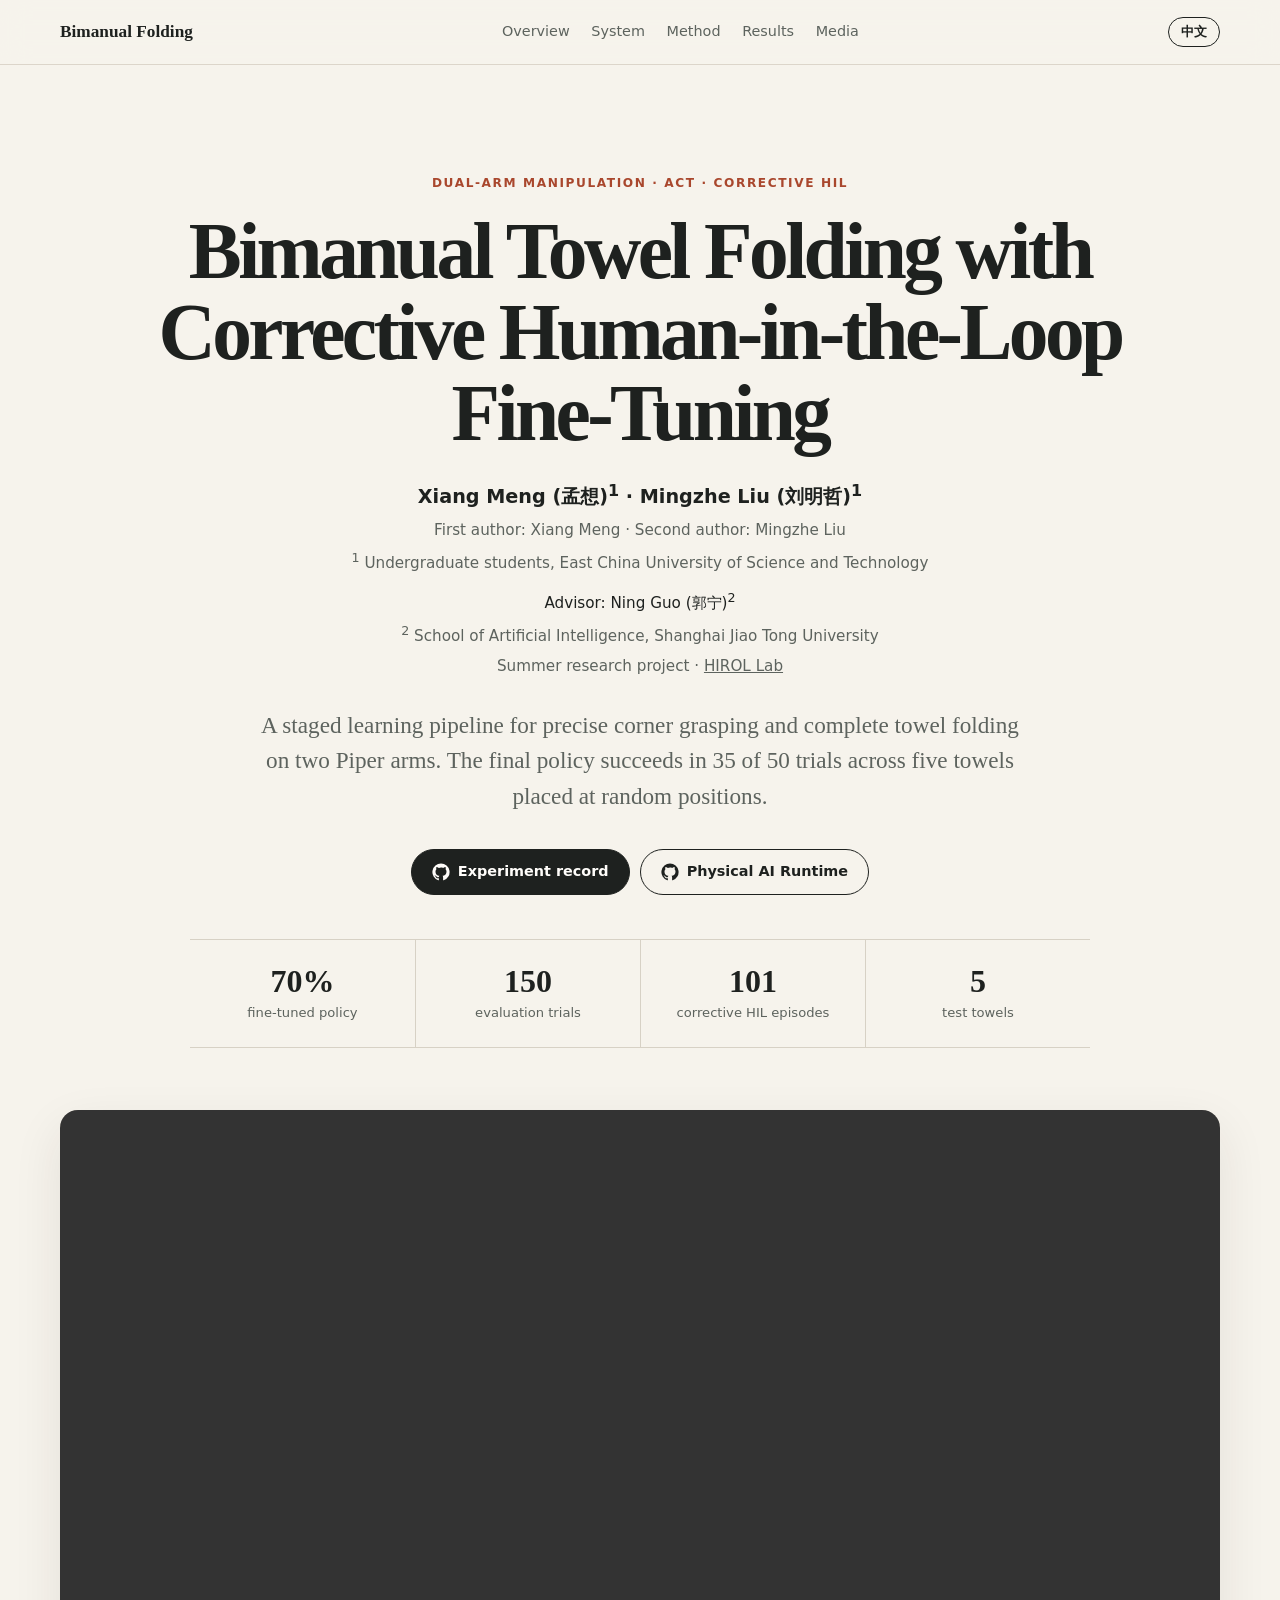
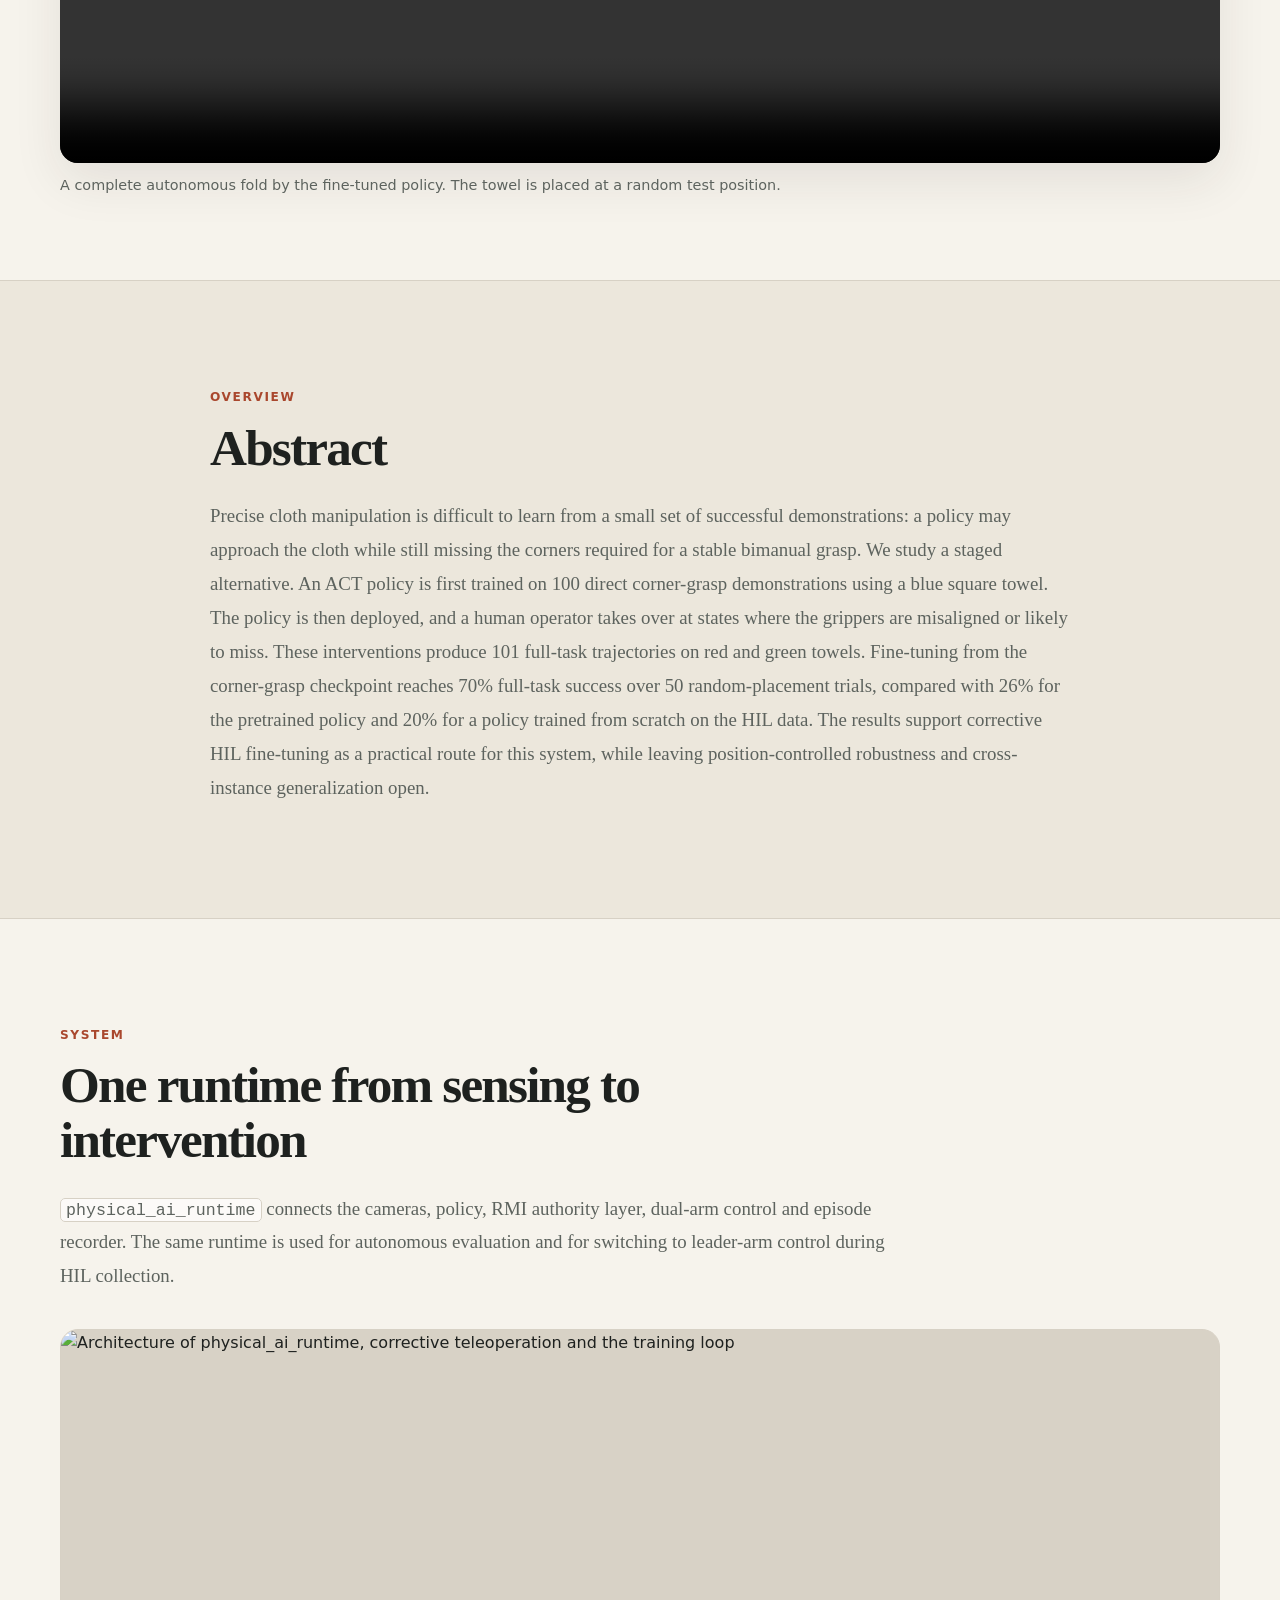
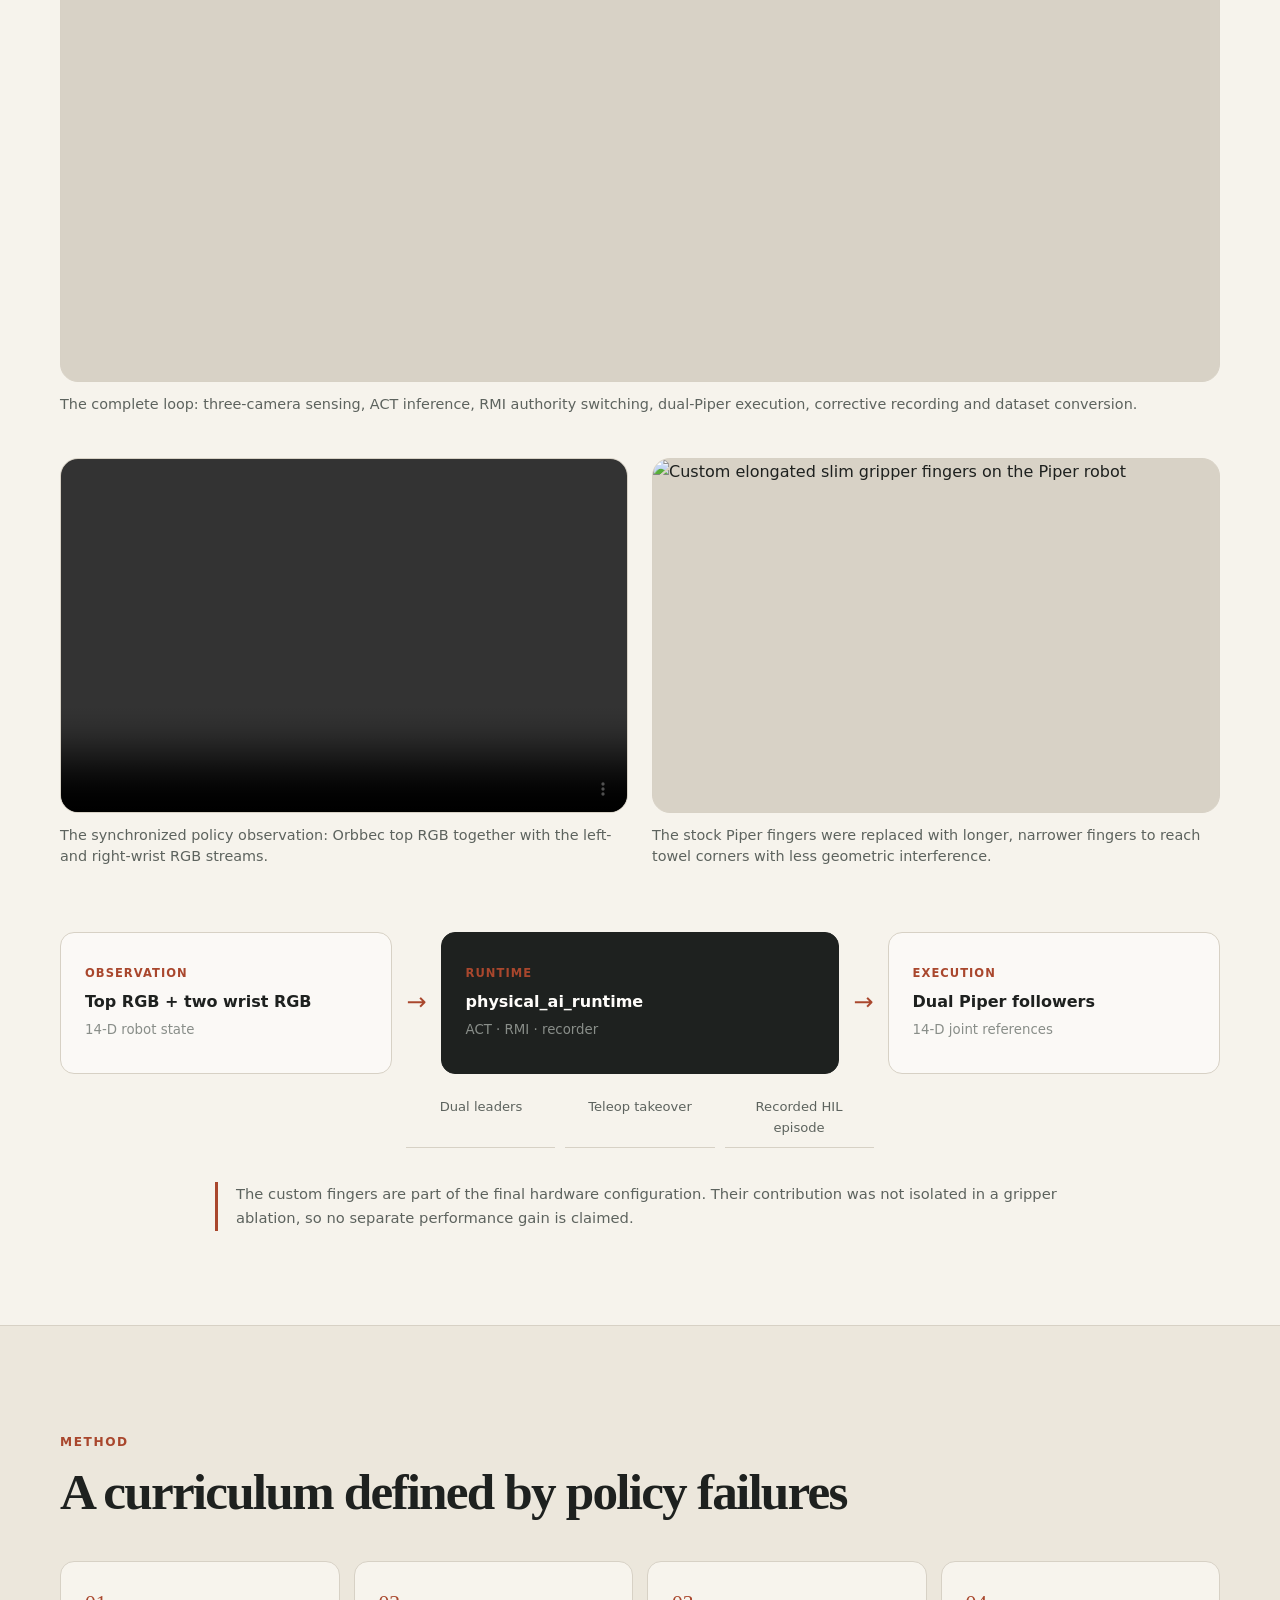
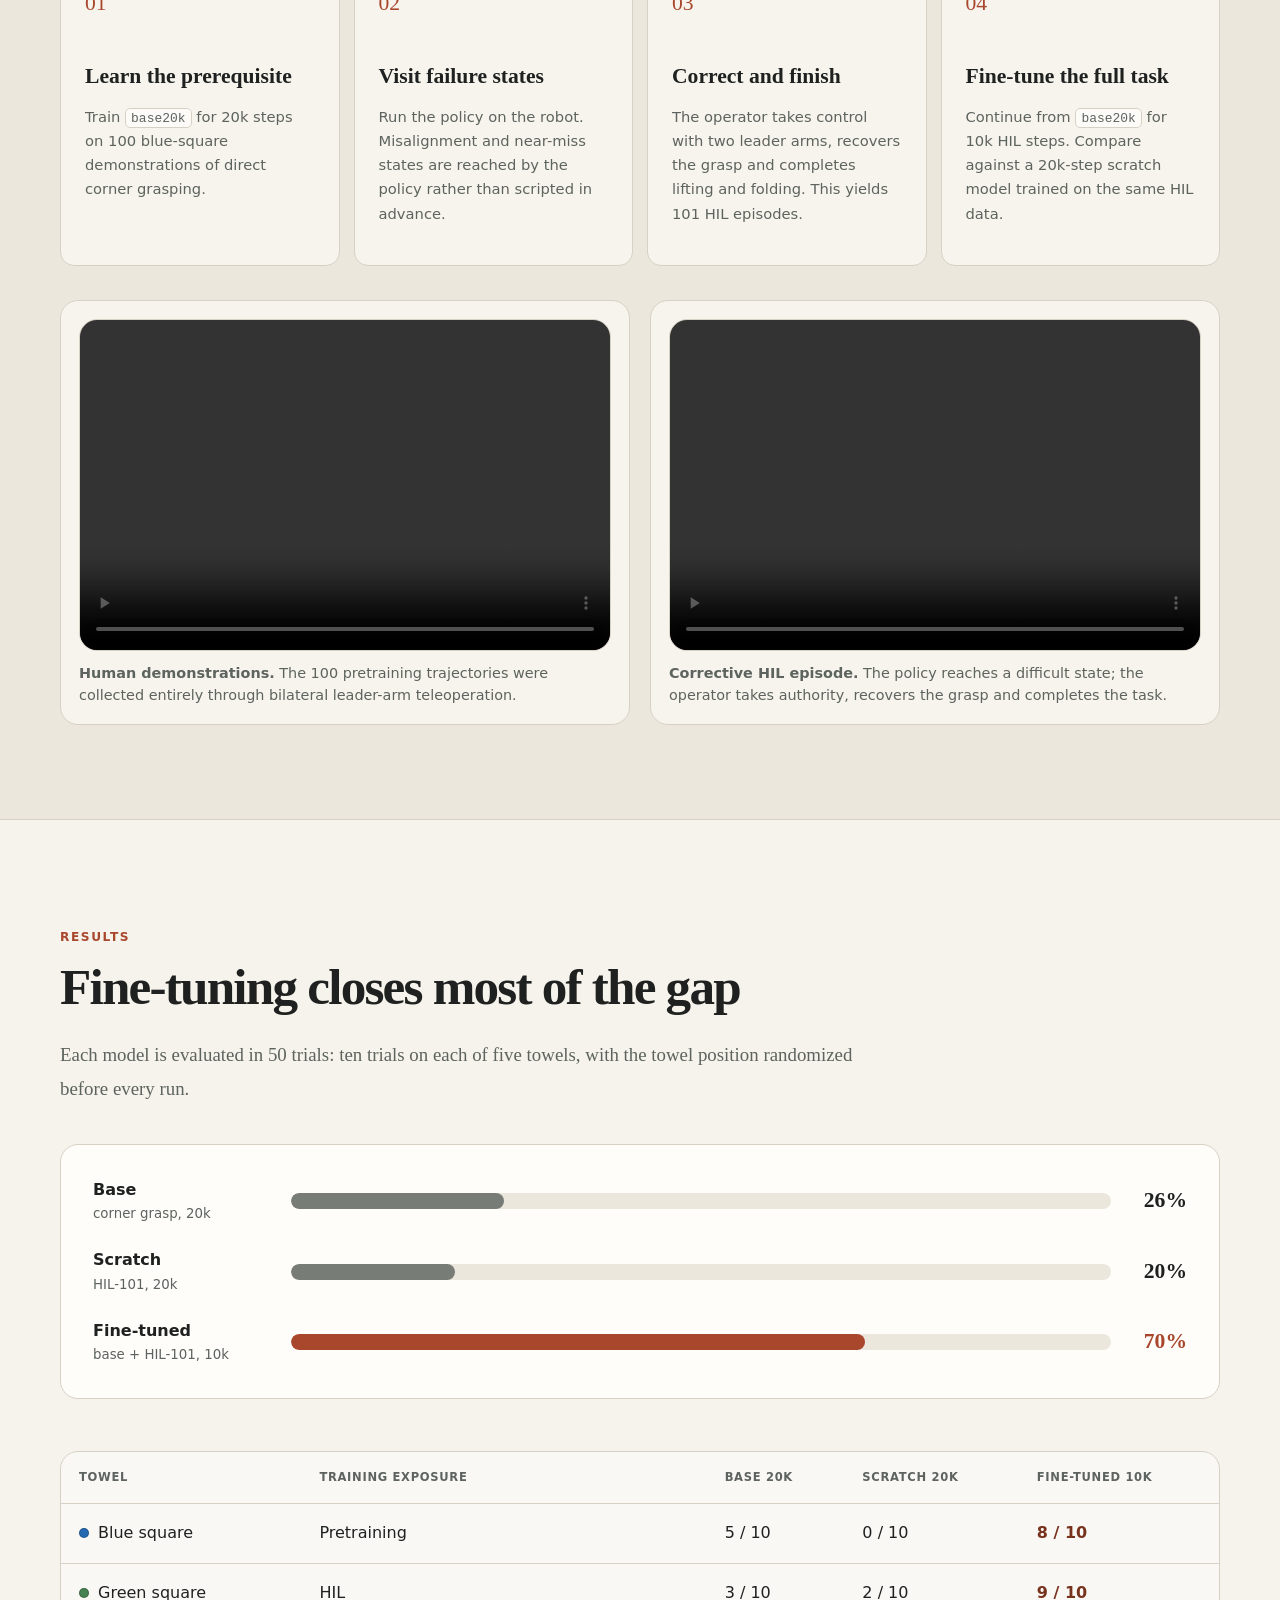
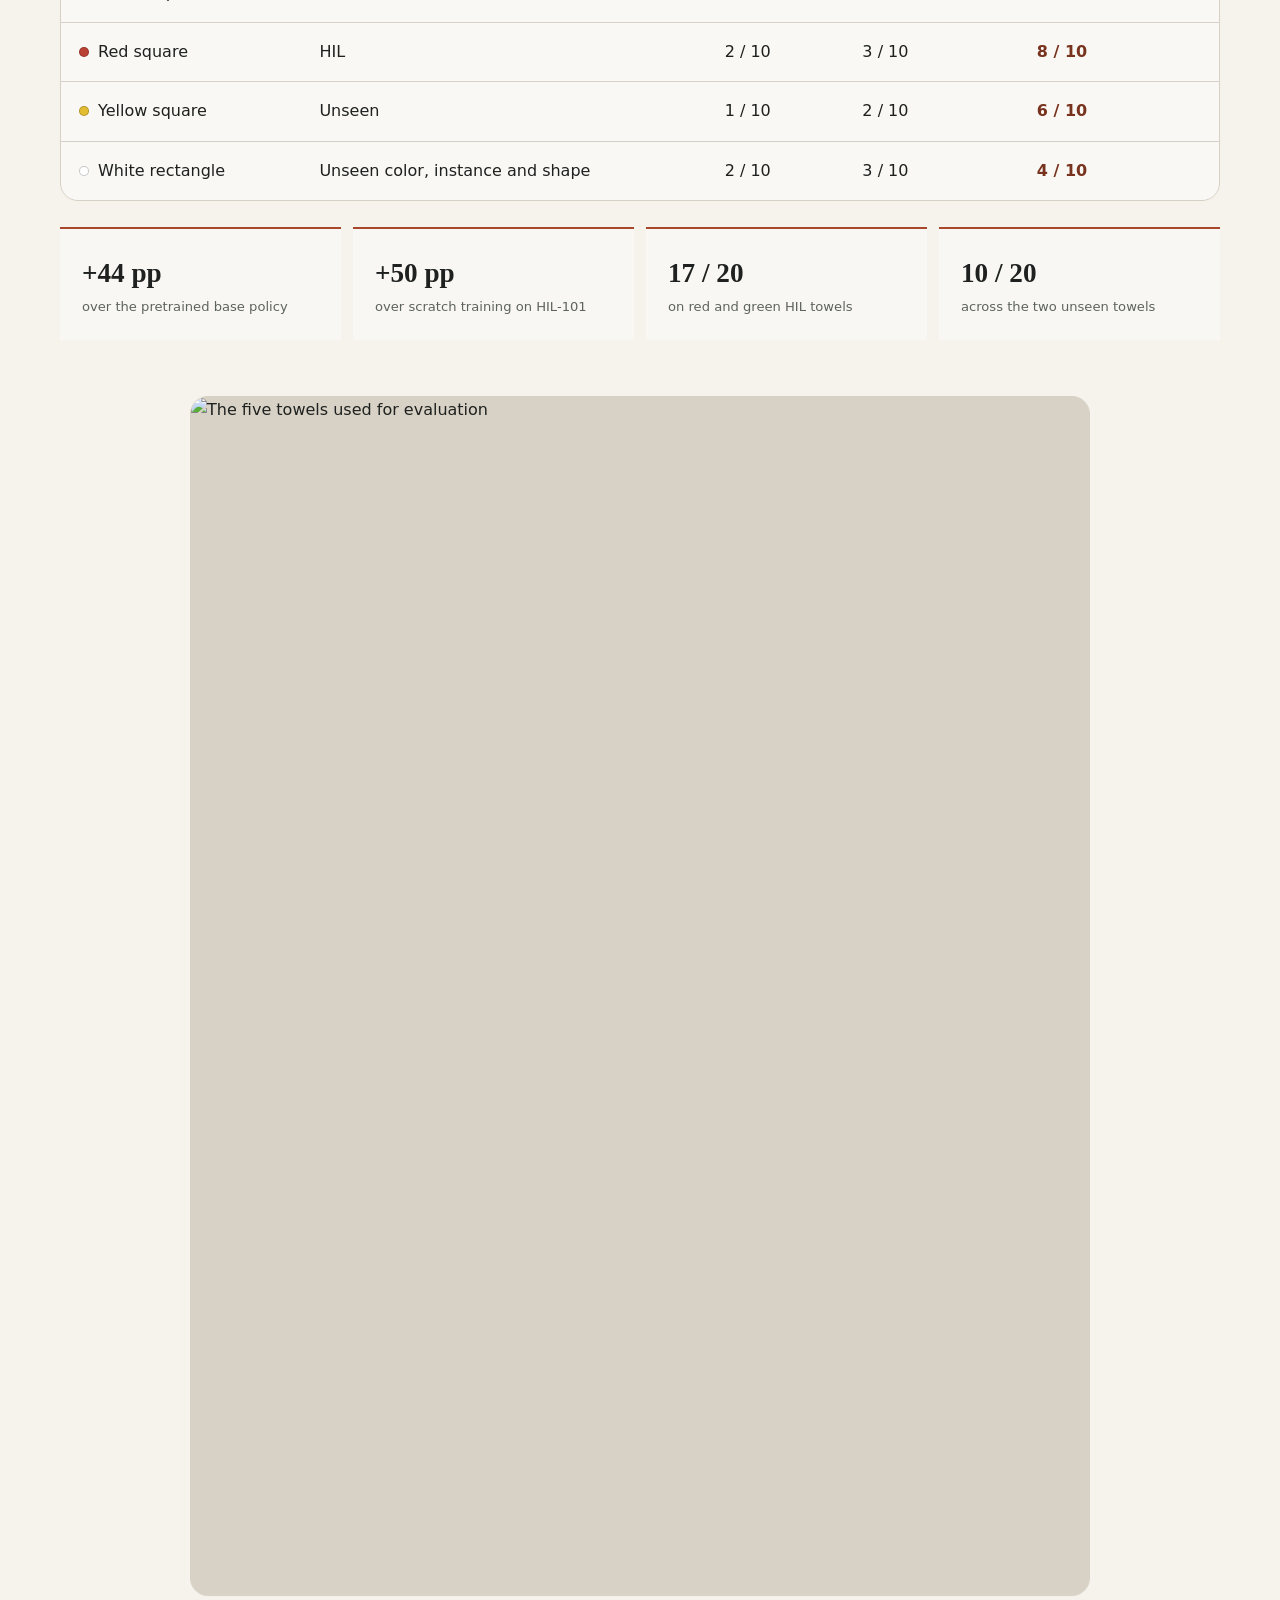
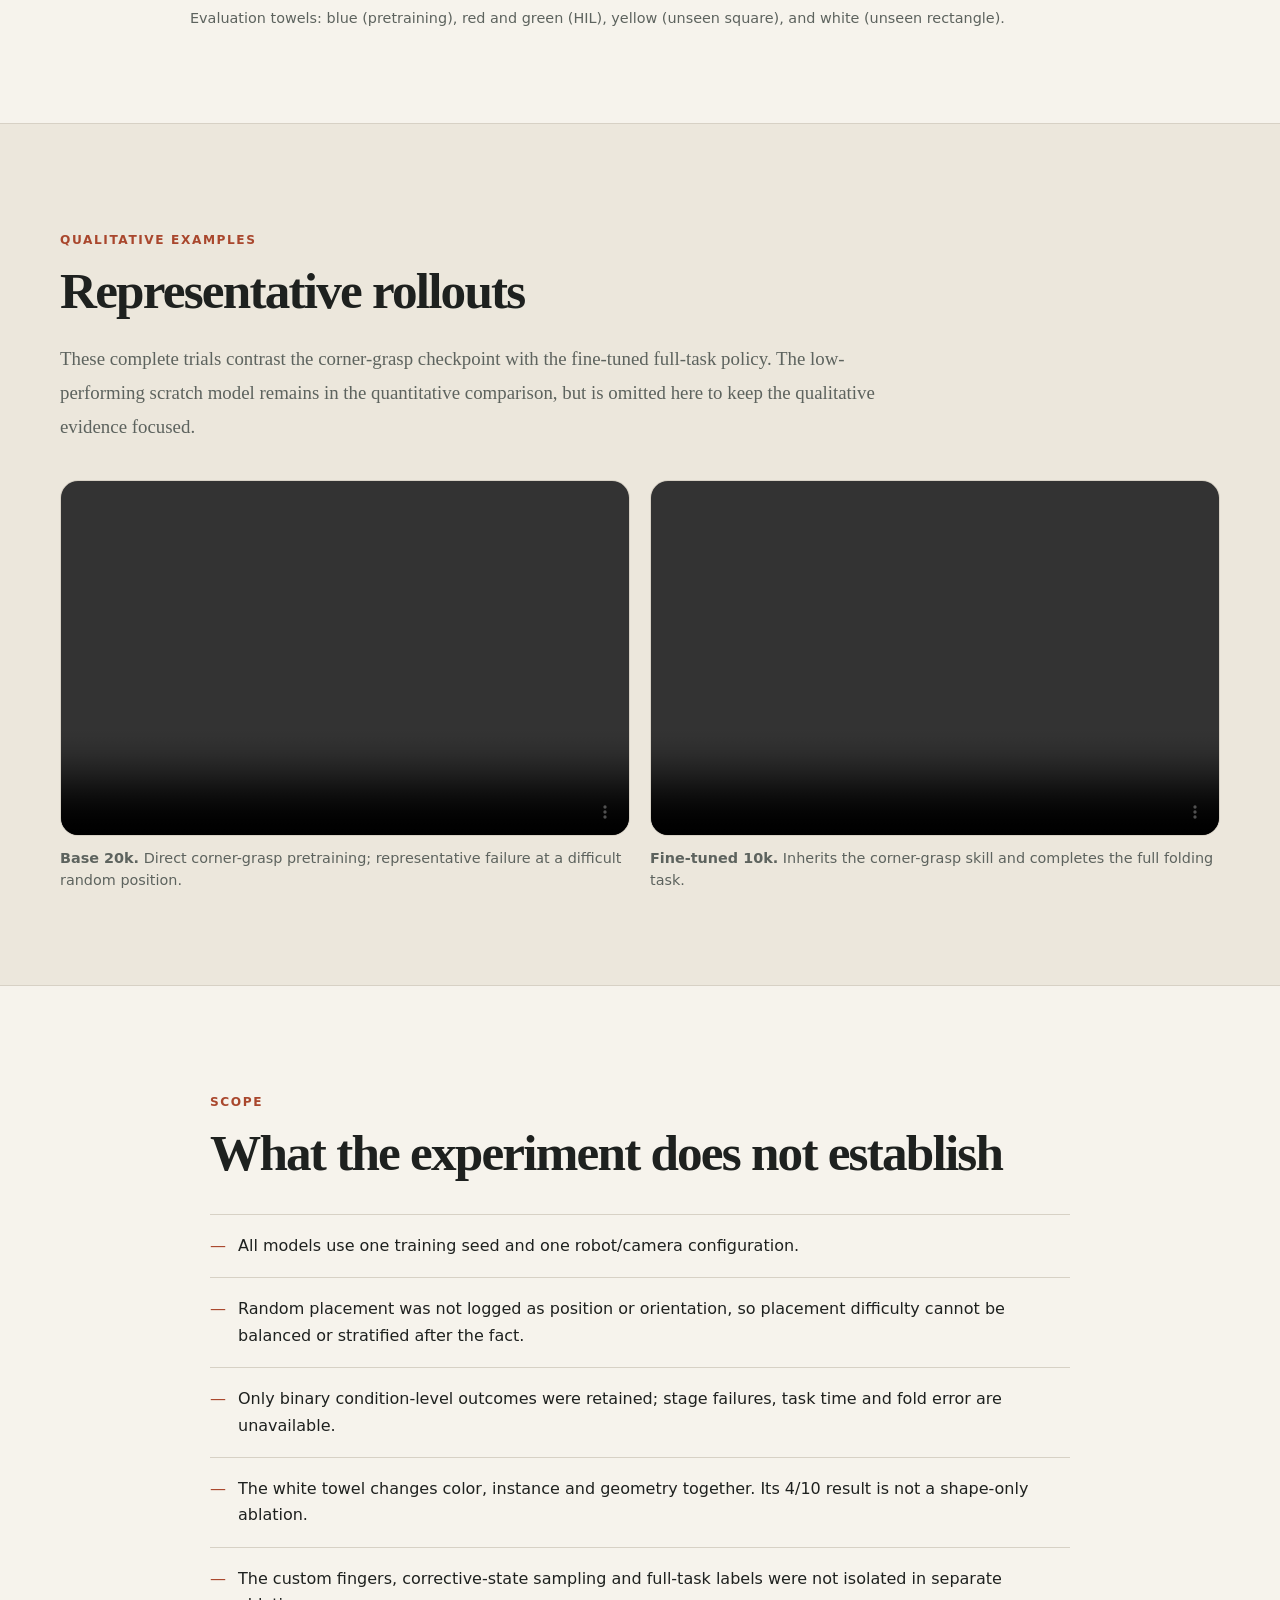
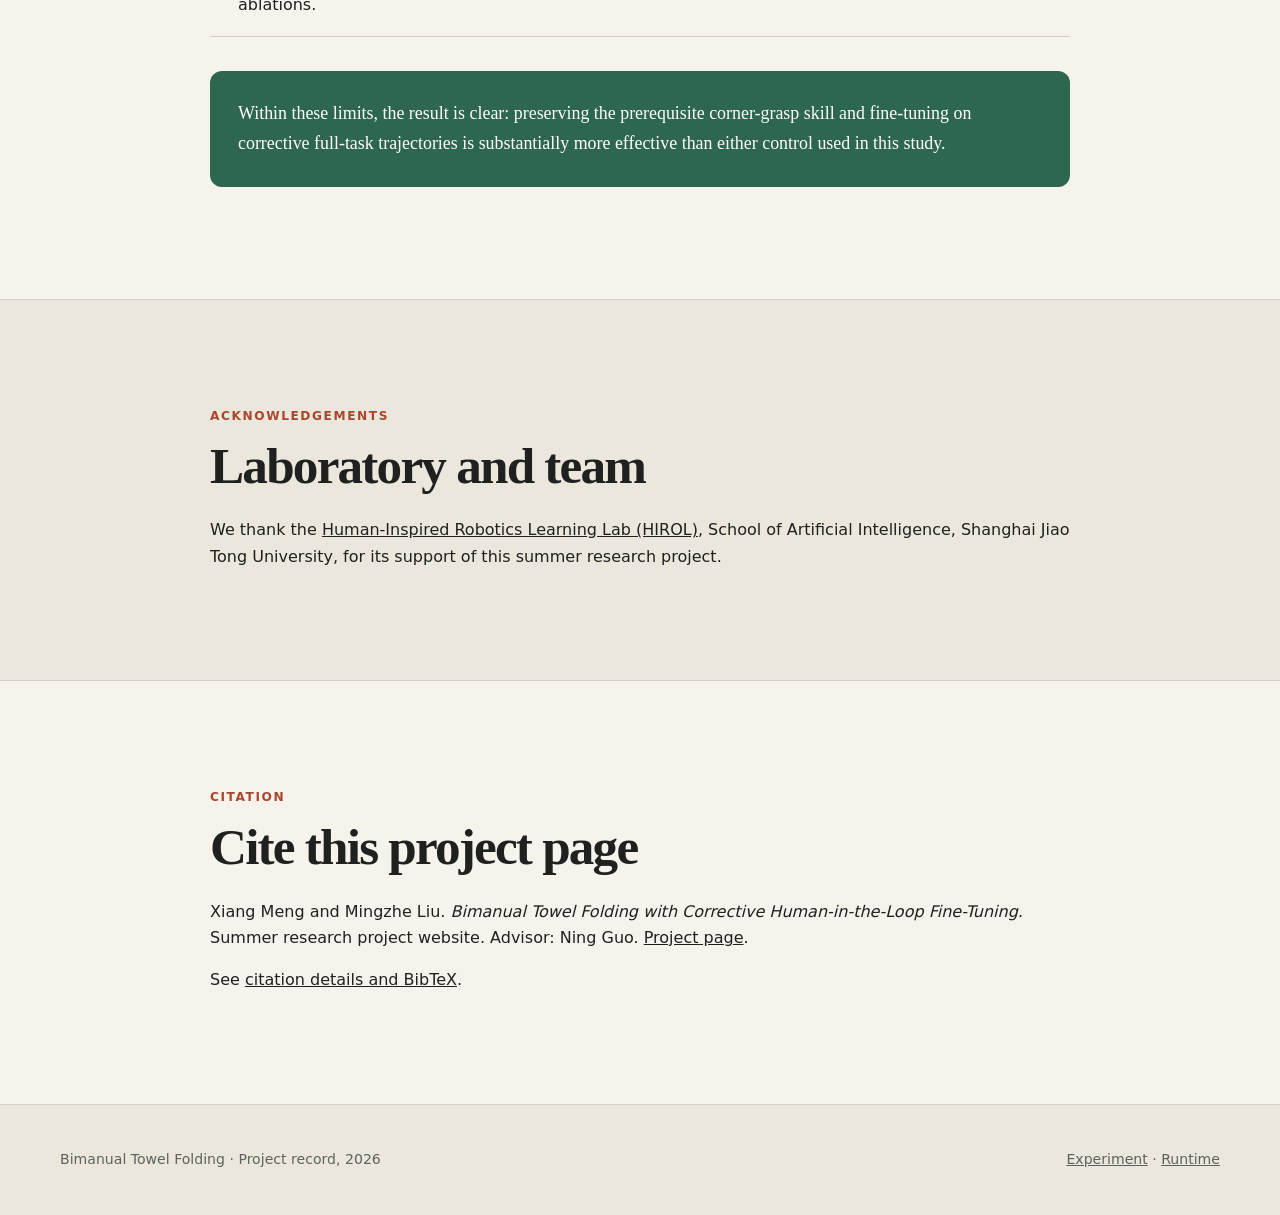
==== index.html @ 3b49bb23 "docs: add project authors, affiliations, acknowledgements and citation" ====
<!doctype html>
<html lang="en">
<head>
  <meta charset="utf-8">
  <meta name="viewport" content="width=device-width, initial-scale=1">
  <title>Bimanual Towel Folding with Corrective HIL Fine-Tuning</title>
  <meta name="description" content="A dual-Piper towel-folding system that combines ACT corner-grasp pretraining with corrective human-in-the-loop fine-tuning.">
  <meta name="keywords" content="bimanual manipulation, towel folding, ACT, imitation learning, human-in-the-loop, robotics">
  <meta name="author" content="Xiang Meng, Mingzhe Liu">
  <meta name="theme-color" content="#f5f2eb">
  <meta property="og:type" content="website">
  <meta property="og:title" content="Bimanual Towel Folding with Corrective HIL Fine-Tuning">
  <meta property="og:description" content="From corner-grasp pretraining to corrective HIL fine-tuning on a dual-Piper robot system.">
  <meta property="og:url" content="https://dream25851.github.io/Bimanual_Folding/">
  <meta property="og:image" content="https://dream25851.github.io/Bimanual_Folding/static/images/runtime_architecture.png">
  <meta name="twitter:card" content="summary_large_image">
  <link rel="stylesheet" href="static/css/index.css">
  <script defer src="static/js/index.js"></script>
</head>
<body>
  <header class="site-header">
    <nav class="nav-shell" aria-label="Main navigation">
      <a class="wordmark" href="#top">Bimanual Folding</a>
      <div class="nav-links">
        <a href="#overview">Overview</a>
        <a href="#system">System</a>
        <a href="#method">Method</a>
        <a href="#results">Results</a>
        <a href="#media">Media</a>
      </div>
      <a class="language-switch" href="zh.html" lang="zh-CN" aria-label="切换到中文版">中文</a>
    </nav>
  </header>

  <main id="top">
    <section class="hero section-shell">
      <div class="eyebrow">Dual-arm manipulation · ACT · Corrective HIL</div>
      <h1>Bimanual Towel Folding with Corrective Human-in-the-Loop Fine-Tuning</h1>
      <div class="project-credits" aria-label="Authors and affiliations">
        <p class="project-authors">Xiang Meng (孟想)<sup>1</sup> · Mingzhe Liu (刘明哲)<sup>1</sup></p>
        <p>First author: Xiang Meng · Second author: Mingzhe Liu</p>
        <p><sup>1</sup> Undergraduate students, East China University of Science and Technology</p>
        <p class="project-advisor">Advisor: Ning Guo (郭宁)<sup>2</sup></p>
        <p><sup>2</sup> School of Artificial Intelligence, Shanghai Jiao Tong University</p>
        <p>Summer research project · <a href="https://hirol.sjtu.edu.cn/">HIROL Lab</a></p>
      </div>
      <p class="hero-lede">
        A staged learning pipeline for precise corner grasping and complete towel folding on two Piper arms.
        The final policy succeeds in 35 of 50 trials across five towels placed at random positions.
      </p>
      <div class="hero-actions">
        <a class="button primary" href="https://github.com/dream25851/ACT" target="_blank" rel="noreferrer"><svg class="github-icon" viewBox="0 0 24 24" aria-hidden="true"><path d="M12 .7a11.5 11.5 0 0 0-3.64 22.4c.58.1.79-.25.79-.56v-2.22c-3.22.7-3.9-1.37-3.9-1.37-.53-1.34-1.29-1.7-1.29-1.7-1.05-.72.08-.71.08-.71 1.17.08 1.78 1.2 1.78 1.2 1.04 1.78 2.72 1.27 3.38.97.1-.75.4-1.27.74-1.56-2.57-.29-5.27-1.28-5.27-5.68 0-1.26.45-2.28 1.19-3.09-.12-.29-.52-1.46.11-3.05 0 0 .97-.31 3.16 1.18A10.9 10.9 0 0 1 12 6.12c.98 0 1.94.13 2.85.38 2.2-1.49 3.16-1.18 3.16-1.18.63 1.59.23 2.76.11 3.05.74.81 1.19 1.83 1.19 3.09 0 4.41-2.71 5.38-5.29 5.67.42.36.79 1.06.79 2.14v3.27c0 .31.21.67.8.56A11.5 11.5 0 0 0 12 .7Z"/></svg>Experiment record</a>
        <a class="button secondary" href="https://github.com/dream25851/physical_ai_runtime" target="_blank" rel="noreferrer"><svg class="github-icon" viewBox="0 0 24 24" aria-hidden="true"><path d="M12 .7a11.5 11.5 0 0 0-3.64 22.4c.58.1.79-.25.79-.56v-2.22c-3.22.7-3.9-1.37-3.9-1.37-.53-1.34-1.29-1.7-1.29-1.7-1.05-.72.08-.71.08-.71 1.17.08 1.78 1.2 1.78 1.2 1.04 1.78 2.72 1.27 3.38.97.1-.75.4-1.27.74-1.56-2.57-.29-5.27-1.28-5.27-5.68 0-1.26.45-2.28 1.19-3.09-.12-.29-.52-1.46.11-3.05 0 0 .97-.31 3.16 1.18A10.9 10.9 0 0 1 12 6.12c.98 0 1.94.13 2.85.38 2.2-1.49 3.16-1.18 3.16-1.18.63 1.59.23 2.76.11 3.05.74.81 1.19 1.83 1.19 3.09 0 4.41-2.71 5.38-5.29 5.67.42.36.79 1.06.79 2.14v3.27c0 .31.21.67.8.56A11.5 11.5 0 0 0 12 .7Z"/></svg>Physical AI Runtime</a>
      </div>
      <div class="headline-metrics" aria-label="Headline results">
        <div class="metric"><strong>70%</strong><span>fine-tuned policy</span></div>
        <div class="metric"><strong>150</strong><span>evaluation trials</span></div>
        <div class="metric"><strong>101</strong><span>corrective HIL episodes</span></div>
        <div class="metric"><strong>5</strong><span>test towels</span></div>
      </div>
    </section>

    <section class="wide-media section-shell" aria-label="Project teaser video">
      <video class="asset-media" controls muted loop playsinline preload="metadata" data-fallback="finetune-fallback">
        <source src="static/videos/finetune10k.mp4" type="video/mp4">
      </video>
      <div class="asset-fallback" id="finetune-fallback" hidden>
        <span>Video slot</span>
        <code>static/videos/finetune10k.mp4</code>
      </div>
      <p class="media-caption">A complete autonomous fold by the fine-tuned policy. The towel is placed at a random test position.</p>
    </section>

    <section class="paper-section muted" id="overview">
      <div class="section-shell narrow">
        <p class="section-kicker">Overview</p>
        <h2>Abstract</h2>
        <p class="abstract">
          Precise cloth manipulation is difficult to learn from a small set of successful demonstrations: a policy may approach the cloth while still missing the corners required for a stable bimanual grasp. We study a staged alternative. An ACT policy is first trained on 100 direct corner-grasp demonstrations using a blue square towel. The policy is then deployed, and a human operator takes over at states where the grippers are misaligned or likely to miss. These interventions produce 101 full-task trajectories on red and green towels. Fine-tuning from the corner-grasp checkpoint reaches 70% full-task success over 50 random-placement trials, compared with 26% for the pretrained policy and 20% for a policy trained from scratch on the HIL data. The results support corrective HIL fine-tuning as a practical route for this system, while leaving position-controlled robustness and cross-instance generalization open.
        </p>
      </div>
    </section>

    <section class="paper-section" id="system">
      <div class="section-shell">
        <p class="section-kicker">System</p>
        <h2>One runtime from sensing to intervention</h2>
        <p class="section-intro">
          <code>physical_ai_runtime</code> connects the cameras, policy, RMI authority layer, dual-arm control and episode recorder. The same runtime is used for autonomous evaluation and for switching to leader-arm control during HIL collection.
        </p>

        <figure class="media-panel architecture-figure">
          <div class="asset-frame architecture-frame">
            <img class="asset-media" src="static/images/runtime_architecture.png" alt="Architecture of physical_ai_runtime, corrective teleoperation and the training loop" loading="lazy" data-fallback="architecture-fallback">
            <div class="asset-fallback" id="architecture-fallback" hidden><span>Architecture figure slot</span><code>static/images/runtime_architecture.png</code></div>
          </div>
          <figcaption>The complete loop: three-camera sensing, ACT inference, RMI authority switching, dual-Piper execution, corrective recording and dataset conversion.</figcaption>
        </figure>

        <div class="system-grid">
          <figure class="media-panel">
            <div class="asset-frame video-frame">
              <video class="asset-media" controls muted playsinline preload="metadata" data-fallback="cameras-fallback">
                <source src="static/videos/three_camera_inputs.mp4" type="video/mp4">
              </video>
              <div class="asset-fallback" id="cameras-fallback" hidden><span>Video slot</span><code>static/videos/three_camera_inputs.mp4</code></div>
            </div>
            <figcaption>The synchronized policy observation: Orbbec top RGB together with the left- and right-wrist RGB streams.</figcaption>
          </figure>
          <figure class="media-panel">
            <div class="asset-frame image-frame">
              <img class="asset-media" src="static/images/slim_gripper.jpg" alt="Custom elongated slim gripper fingers on the Piper robot" loading="lazy" data-fallback="gripper-fallback">
              <div class="asset-fallback" id="gripper-fallback" hidden><span>Image slot</span><code>static/images/slim_gripper.jpg</code></div>
            </div>
            <figcaption>The stock Piper fingers were replaced with longer, narrower fingers to reach towel corners with less geometric interference.</figcaption>
          </figure>
        </div>

        <div class="architecture" aria-label="System architecture">
          <div class="arch-node">
            <span class="arch-label">Observation</span>
            <strong>Top RGB + two wrist RGB</strong>
            <small>14-D robot state</small>
          </div>
          <div class="arch-arrow" aria-hidden="true">→</div>
          <div class="arch-node emphasized">
            <span class="arch-label">Runtime</span>
            <strong>physical_ai_runtime</strong>
            <small>ACT · RMI · recorder</small>
          </div>
          <div class="arch-arrow" aria-hidden="true">→</div>
          <div class="arch-node">
            <span class="arch-label">Execution</span>
            <strong>Dual Piper followers</strong>
            <small>14-D joint references</small>
          </div>
          <div class="arch-branch">
            <span>Dual leaders</span><span>Teleop takeover</span><span>Recorded HIL episode</span>
          </div>
        </div>

        <p class="evidence-note">
          The custom fingers are part of the final hardware configuration. Their contribution was not isolated in a gripper ablation, so no separate performance gain is claimed.
        </p>
      </div>
    </section>

    <section class="paper-section muted" id="method">
      <div class="section-shell">
        <p class="section-kicker">Method</p>
        <h2>A curriculum defined by policy failures</h2>
        <div class="method-steps">
          <article class="method-card">
            <span class="step-number">01</span>
            <h3>Learn the prerequisite</h3>
            <p>Train <code>base20k</code> for 20k steps on 100 blue-square demonstrations of direct corner grasping.</p>
          </article>
          <article class="method-card">
            <span class="step-number">02</span>
            <h3>Visit failure states</h3>
            <p>Run the policy on the robot. Misalignment and near-miss states are reached by the policy rather than scripted in advance.</p>
          </article>
          <article class="method-card">
            <span class="step-number">03</span>
            <h3>Correct and finish</h3>
            <p>The operator takes control with two leader arms, recovers the grasp and completes lifting and folding. This yields 101 HIL episodes.</p>
          </article>
          <article class="method-card">
            <span class="step-number">04</span>
            <h3>Fine-tune the full task</h3>
            <p>Continue from <code>base20k</code> for 10k HIL steps. Compare against a 20k-step scratch model trained on the same HIL data.</p>
          </article>
        </div>

        <div class="method-media-grid">
          <figure class="media-panel method-media-card">
            <div class="asset-frame video-frame">
              <video class="asset-media" controls muted playsinline preload="metadata" data-fallback="teleop-fallback">
                <source src="static/videos/pretraining_teleop.mp4" type="video/mp4">
              </video>
              <div class="asset-fallback" id="teleop-fallback" hidden><span>Video slot</span><code>static/videos/pretraining_teleop.mp4</code></div>
            </div>
            <figcaption><strong>Human demonstrations.</strong> The 100 pretraining trajectories were collected entirely through bilateral leader-arm teleoperation.</figcaption>
          </figure>
          <figure class="media-panel method-media-card">
            <div class="asset-frame video-frame">
              <video class="asset-media" controls muted playsinline preload="metadata" data-fallback="hil-fallback">
                <source src="static/videos/policy_hil_takeover.mp4" type="video/mp4">
              </video>
              <div class="asset-fallback" id="hil-fallback" hidden><span>Video slot</span><code>static/videos/policy_hil_takeover.mp4</code></div>
            </div>
            <figcaption><strong>Corrective HIL episode.</strong> The policy reaches a difficult state; the operator takes authority, recovers the grasp and completes the task.</figcaption>
          </figure>
        </div>
      </div>
    </section>

    <section class="paper-section" id="results">
      <div class="section-shell">
        <p class="section-kicker">Results</p>
        <h2>Fine-tuning closes most of the gap</h2>
        <p class="section-intro">Each model is evaluated in 50 trials: ten trials on each of five towels, with the towel position randomized before every run.</p>

        <div class="score-chart" role="img" aria-label="Full-task success rates: base 26 percent, scratch HIL 20 percent, fine-tuned 70 percent">
          <div class="score-row">
            <div class="score-name"><strong>Base</strong><small>corner grasp, 20k</small></div>
            <div class="score-track"><span style="width:26%"></span></div>
            <div class="score-value">26%</div>
          </div>
          <div class="score-row">
            <div class="score-name"><strong>Scratch</strong><small>HIL-101, 20k</small></div>
            <div class="score-track"><span style="width:20%"></span></div>
            <div class="score-value">20%</div>
          </div>
          <div class="score-row highlight">
            <div class="score-name"><strong>Fine-tuned</strong><small>base + HIL-101, 10k</small></div>
            <div class="score-track"><span style="width:70%"></span></div>
            <div class="score-value">70%</div>
          </div>
        </div>

        <div class="table-wrap">
          <table>
            <thead>
              <tr><th>Towel</th><th>Training exposure</th><th>Base 20k</th><th>Scratch 20k</th><th>Fine-tuned 10k</th></tr>
            </thead>
            <tbody>
              <tr><td><span class="swatch blue"></span>Blue square</td><td>Pretraining</td><td>5 / 10</td><td>0 / 10</td><td class="best">8 / 10</td></tr>
              <tr><td><span class="swatch green"></span>Green square</td><td>HIL</td><td>3 / 10</td><td>2 / 10</td><td class="best">9 / 10</td></tr>
              <tr><td><span class="swatch red"></span>Red square</td><td>HIL</td><td>2 / 10</td><td>3 / 10</td><td class="best">8 / 10</td></tr>
              <tr><td><span class="swatch yellow"></span>Yellow square</td><td>Unseen</td><td>1 / 10</td><td>2 / 10</td><td class="best">6 / 10</td></tr>
              <tr><td><span class="swatch white"></span>White rectangle</td><td>Unseen color, instance and shape</td><td>2 / 10</td><td>3 / 10</td><td class="best">4 / 10</td></tr>
            </tbody>
          </table>
        </div>

        <div class="result-notes">
          <article><strong>+44 pp</strong><span>over the pretrained base policy</span></article>
          <article><strong>+50 pp</strong><span>over scratch training on HIL-101</span></article>
          <article><strong>17 / 20</strong><span>on red and green HIL towels</span></article>
          <article><strong>10 / 20</strong><span>across the two unseen towels</span></article>
        </div>

        <figure class="media-panel towel-panel">
          <div class="asset-frame image-frame">
            <img class="asset-media" src="static/images/towel_set.jpg" alt="The five towels used for evaluation" loading="lazy" data-fallback="towels-fallback">
            <div class="asset-fallback" id="towels-fallback" hidden><span>Image slot</span><code>static/images/towel_set.jpg</code></div>
          </div>
          <figcaption>Evaluation towels: blue (pretraining), red and green (HIL), yellow (unseen square), and white (unseen rectangle).</figcaption>
        </figure>
      </div>
    </section>

    <section class="paper-section muted" id="media">
      <div class="section-shell">
        <p class="section-kicker">Qualitative examples</p>
        <h2>Representative rollouts</h2>
        <p class="section-intro">These complete trials contrast the corner-grasp checkpoint with the fine-tuned full-task policy. The low-performing scratch model remains in the quantitative comparison, but is omitted here to keep the qualitative evidence focused.</p>
        <div class="video-grid">
          <figure class="media-panel">
            <div class="asset-frame video-frame">
              <video class="asset-media" controls muted playsinline preload="metadata" data-fallback="base-fallback">
                <source src="static/videos/base20k.mp4" type="video/mp4">
              </video>
              <div class="asset-fallback" id="base-fallback" hidden><span>Video slot</span><code>static/videos/base20k.mp4</code></div>
            </div>
            <figcaption><strong>Base 20k.</strong> Direct corner-grasp pretraining; representative failure at a difficult random position.</figcaption>
          </figure>
          <figure class="media-panel">
            <div class="asset-frame video-frame">
              <video class="asset-media" controls muted playsinline preload="metadata" data-fallback="fine-fallback">
                <source src="static/videos/finetune10k.mp4" type="video/mp4">
              </video>
              <div class="asset-fallback" id="fine-fallback" hidden><span>Video slot</span><code>static/videos/finetune10k.mp4</code></div>
            </div>
            <figcaption><strong>Fine-tuned 10k.</strong> Inherits the corner-grasp skill and completes the full folding task.</figcaption>
          </figure>
        </div>
      </div>
    </section>

    <section class="paper-section" id="limitations">
      <div class="section-shell narrow">
        <p class="section-kicker">Scope</p>
        <h2>What the experiment does not establish</h2>
        <ul class="limitations-list">
          <li>All models use one training seed and one robot/camera configuration.</li>
          <li>Random placement was not logged as position or orientation, so placement difficulty cannot be balanced or stratified after the fact.</li>
          <li>Only binary condition-level outcomes were retained; stage failures, task time and fold error are unavailable.</li>
          <li>The white towel changes color, instance and geometry together. Its 4/10 result is not a shape-only ablation.</li>
          <li>The custom fingers, corrective-state sampling and full-task labels were not isolated in separate ablations.</li>
        </ul>
        <p class="closing-statement">Within these limits, the result is clear: preserving the prerequisite corner-grasp skill and fine-tuning on corrective full-task trajectories is substantially more effective than either control used in this study.</p>
      </div>
    </section>
    <section class="paper-section muted" id="acknowledgements">
      <div class="section-shell narrow">
        <p class="section-kicker">Acknowledgements</p>
        <h2>Laboratory and team</h2>
        <p>We thank the <a href="https://hirol.sjtu.edu.cn/">Human-Inspired Robotics Learning Lab (HIROL)</a>, School of Artificial Intelligence, Shanghai Jiao Tong University, for its support of this summer research project.</p>
      </div>
    </section>

    <section class="paper-section" id="citation">
      <div class="section-shell narrow">
        <p class="section-kicker">Citation</p>
        <h2>Cite this project page</h2>
        <p>Xiang Meng and Mingzhe Liu. <em>Bimanual Towel Folding with Corrective Human-in-the-Loop Fine-Tuning.</em> Summer research project website. Advisor: Ning Guo. <a href="https://dream25851.github.io/Bimanual_Folding/">Project page</a>.</p>
        <p>See <a href="CITATION.md">citation details and BibTeX</a>.</p>
      </div>
    </section>
  </main>

  <footer>
    <div class="section-shell footer-inner">
      <span>Bimanual Towel Folding · Project record, 2026</span>
      <span><a href="https://github.com/dream25851/ACT">Experiment</a> · <a href="https://github.com/dream25851/physical_ai_runtime">Runtime</a></span>
    </div>
  </footer>
</body>
</html>
---- static/css/index.css ----
:root {
  --paper: #f6f3ec;
  --paper-deep: #ece7dc;
  --ink: #1e211f;
  --muted: #5d635e;
  --line: #d7d1c5;
  --accent: #a9472d;
  --accent-dark: #78331f;
  --green: #2e6750;
  --white: #fffdfa;
  --shadow: 0 18px 50px rgba(43, 38, 30, 0.09);
  --radius: 18px;
  --max-width: 1160px;
}

* {
  box-sizing: border-box;
}

html {
  scroll-behavior: smooth;
}

body {
  margin: 0;
  color: var(--ink);
  background: var(--paper);
  font-family: Inter, ui-sans-serif, system-ui, -apple-system, BlinkMacSystemFont, "Segoe UI", sans-serif;
  font-size: 16px;
  line-height: 1.65;
  -webkit-font-smoothing: antialiased;
}

a {
  color: inherit;
}

code {
  padding: 0.12rem 0.32rem;
  border: 1px solid var(--line);
  border-radius: 5px;
  background: rgba(255, 255, 255, 0.65);
  font-family: "SFMono-Regular", Consolas, "Liberation Mono", monospace;
  font-size: 0.88em;
}

.section-shell {
  width: min(calc(100% - 40px), var(--max-width));
  margin: 0 auto;
}

.narrow {
  max-width: 860px;
}

.site-header {
  position: sticky;
  top: 0;
  z-index: 20;
  border-bottom: 1px solid rgba(215, 209, 197, 0.85);
  background: rgba(246, 243, 236, 0.92);
  backdrop-filter: blur(14px);
}

.nav-shell {
  width: min(calc(100% - 40px), var(--max-width));
  min-height: 64px;
  margin: 0 auto;
  display: flex;
  align-items: center;
  justify-content: space-between;
  gap: 2rem;
}

.wordmark {
  font-family: Georgia, "Times New Roman", serif;
  font-size: 1.08rem;
  font-weight: 700;
  text-decoration: none;
}

.nav-links {
  display: flex;
  gap: 1.35rem;
  color: var(--muted);
  font-size: 0.9rem;
}

.nav-links a {
  text-decoration: none;
}

.nav-links a:hover {
  color: var(--accent);
}

.language-switch {
  padding: 5px 12px;
  border: 1px solid var(--ink);
  border-radius: 999px;
  font-size: 0.82rem;
  font-weight: 750;
  line-height: 1.4;
  text-decoration: none;
}

.language-switch:hover {
  color: var(--white);
  background: var(--ink);
}

.hero {
  padding: 108px 0 62px;
  text-align: center;
}

.eyebrow,
.section-kicker {
  color: var(--accent);
  font-size: 0.76rem;
  font-weight: 800;
  letter-spacing: 0.13em;
  text-transform: uppercase;
}

.hero h1 {
  max-width: 980px;
  margin: 18px auto 24px;
  font-family: Georgia, "Times New Roman", serif;
  font-size: clamp(2.5rem, 6.2vw, 5.25rem);
  font-weight: 600;
  letter-spacing: -0.045em;
  line-height: 1.02;
}

.hero-lede {
  max-width: 780px;
  margin: 0 auto;
  color: var(--muted);
  font-family: Georgia, "Times New Roman", serif;
  font-size: clamp(1.13rem, 2.2vw, 1.45rem);
  line-height: 1.55;
}

.hero-actions {
  margin: 34px 0 44px;
  display: flex;
  justify-content: center;
  flex-wrap: wrap;
  gap: 10px;
}

.button {
  display: inline-flex;
  align-items: center;
  justify-content: center;
  min-height: 46px;
  padding: 0 20px;
  border: 1px solid var(--ink);
  border-radius: 999px;
  font-size: 0.9rem;
  font-weight: 700;
  text-decoration: none;
  transition: transform 160ms ease, background 160ms ease;
}

.github-icon {
  width: 18px;
  height: 18px;
  margin-right: 8px;
  flex: 0 0 auto;
  fill: currentColor;
}

.button:hover {
  transform: translateY(-2px);
}

.button.primary {
  color: var(--white);
  background: var(--ink);
}

.button.secondary {
  background: transparent;
}

.headline-metrics {
  max-width: 900px;
  margin: 0 auto;
  display: grid;
  grid-template-columns: repeat(4, 1fr);
  border-top: 1px solid var(--line);
  border-bottom: 1px solid var(--line);
}

.metric {
  padding: 24px 12px;
  display: flex;
  flex-direction: column;
  gap: 2px;
}

.metric + .metric {
  border-left: 1px solid var(--line);
}

.metric strong {
  font-family: Georgia, "Times New Roman", serif;
  font-size: 2rem;
  line-height: 1.1;
}

.metric span {
  color: var(--muted);
  font-size: 0.82rem;
}

.wide-media {
  margin-bottom: 84px;
}

.wide-media video,
.wide-media .asset-fallback {
  width: 100%;
  aspect-ratio: 16 / 9;
  border-radius: var(--radius);
  box-shadow: var(--shadow);
}

.asset-media {
  display: block;
  max-width: 100%;
  background: #d8d2c6;
  object-fit: cover;
}

.asset-fallback {
  min-height: 260px;
  display: flex;
  flex-direction: column;
  align-items: center;
  justify-content: center;
  gap: 10px;
  border: 1px dashed #aaa194;
  color: var(--muted);
  background: repeating-linear-gradient(-45deg, #eee9df, #eee9df 12px, #f5f1e9 12px, #f5f1e9 24px);
  text-align: center;
}

.asset-fallback[hidden] {
  display: none;
}

.asset-fallback span {
  font-weight: 700;
  letter-spacing: 0.05em;
  text-transform: uppercase;
}

.media-caption,
figcaption {
  margin: 12px 0 0;
  color: var(--muted);
  font-size: 0.9rem;
  line-height: 1.5;
}

.paper-section {
  padding: 94px 0;
  scroll-margin-top: 64px;
}

.paper-section.muted {
  border-top: 1px solid var(--line);
  border-bottom: 1px solid var(--line);
  background: var(--paper-deep);
}

.paper-section h2 {
  max-width: 820px;
  margin: 10px 0 24px;
  font-family: Georgia, "Times New Roman", serif;
  font-size: clamp(2rem, 4vw, 3.25rem);
  font-weight: 600;
  letter-spacing: -0.035em;
  line-height: 1.08;
}

.paper-section h3 {
  margin: 0 0 10px;
  font-family: Georgia, "Times New Roman", serif;
  font-size: 1.35rem;
  line-height: 1.2;
}

.abstract,
.section-intro {
  color: var(--muted);
  font-family: Georgia, "Times New Roman", serif;
  font-size: 1.18rem;
  line-height: 1.8;
}

.section-intro {
  max-width: 840px;
  margin-bottom: 36px;
}

.system-grid {
  margin-top: 42px;
  display: grid;
  grid-template-columns: repeat(2, minmax(0, 1fr));
  gap: 24px;
}

.architecture-figure {
  margin-top: 42px;
}

.architecture-frame,
.architecture-frame img {
  width: 100%;
  aspect-ratio: 16 / 9;
}

.media-panel {
  margin: 0;
}

.asset-frame {
  position: relative;
  overflow: hidden;
  border: 1px solid var(--line);
  border-radius: var(--radius);
  background: #ddd6ca;
}

.image-frame,
.image-frame img,
.video-frame,
.video-frame video {
  width: 100%;
  aspect-ratio: 16 / 10;
}

.architecture {
  margin-top: 64px;
  display: grid;
  grid-template-columns: 1fr auto 1.2fr auto 1fr;
  align-items: center;
  gap: 14px;
}

.arch-node {
  min-height: 142px;
  padding: 24px;
  display: flex;
  flex-direction: column;
  justify-content: center;
  border: 1px solid var(--line);
  border-radius: 14px;
  background: rgba(255, 255, 255, 0.48);
}

.arch-node.emphasized {
  color: var(--white);
  border-color: var(--ink);
  background: var(--ink);
}

.arch-label {
  margin-bottom: 6px;
  color: var(--accent);
  font-size: 0.72rem;
  font-weight: 800;
  letter-spacing: 0.09em;
  text-transform: uppercase;
}

.arch-node strong {
  font-size: 1rem;
}

.arch-node small {
  margin-top: 4px;
  color: #898e89;
}

.arch-arrow {
  color: var(--accent);
  font-size: 1.5rem;
}

.arch-branch {
  grid-column: 2 / 5;
  display: grid;
  grid-template-columns: repeat(3, 1fr);
  gap: 10px;
  color: var(--muted);
  font-size: 0.82rem;
  text-align: center;
}

.arch-branch span {
  padding: 8px 12px;
  border-bottom: 1px solid var(--line);
}

.evidence-note {
  max-width: 850px;
  margin: 34px auto 0;
  padding-left: 18px;
  border-left: 3px solid var(--accent);
  color: var(--muted);
  font-size: 0.92rem;
}

.method-steps {
  margin-top: 42px;
  display: grid;
  grid-template-columns: repeat(4, minmax(0, 1fr));
  gap: 14px;
}

.method-card {
  min-height: 260px;
  padding: 24px;
  border: 1px solid var(--line);
  border-radius: 14px;
  background: rgba(255, 253, 250, 0.58);
}

.method-card p {
  color: var(--muted);
  font-size: 0.92rem;
}

.step-number {
  display: block;
  margin-bottom: 42px;
  color: var(--accent);
  font-family: Georgia, "Times New Roman", serif;
  font-size: 1.35rem;
}

.hil-media {
  margin-top: 34px;
  padding: 34px;
  display: grid;
  grid-template-columns: 0.8fr 1.2fr;
  align-items: center;
  gap: 34px;
  border-radius: var(--radius);
  color: var(--white);
  background: var(--ink);
}

.hil-media p {
  margin: 0;
  color: #c6c8c4;
}

.method-media-grid {
  margin-top: 34px;
  display: grid;
  grid-template-columns: repeat(2, minmax(0, 1fr));
  gap: 20px;
}

.method-media-card {
  padding: 18px;
  border: 1px solid var(--line);
  border-radius: var(--radius);
  background: rgba(255, 253, 250, 0.58);
}

.score-chart {
  margin: 38px 0 52px;
  padding: 32px;
  border: 1px solid var(--line);
  border-radius: var(--radius);
  background: var(--white);
}

.score-row {
  display: grid;
  grid-template-columns: 180px 1fr 58px;
  align-items: center;
  gap: 18px;
}

.score-row + .score-row {
  margin-top: 22px;
}

.score-name {
  display: flex;
  flex-direction: column;
}

.score-name small {
  color: var(--muted);
}

.score-track {
  height: 16px;
  overflow: hidden;
  border-radius: 999px;
  background: var(--paper-deep);
}

.score-track span {
  display: block;
  height: 100%;
  border-radius: inherit;
  background: #777c77;
}

.score-row.highlight .score-track span {
  background: var(--accent);
}

.score-row.highlight .score-value {
  color: var(--accent);
}

.score-value {
  font-family: Georgia, "Times New Roman", serif;
  font-size: 1.35rem;
  font-weight: 700;
  text-align: right;
}

.table-wrap {
  overflow-x: auto;
  border: 1px solid var(--line);
  border-radius: var(--radius);
}

table {
  width: 100%;
  min-width: 720px;
  border-collapse: collapse;
  background: rgba(255, 255, 255, 0.42);
}

th,
td {
  padding: 16px 18px;
  border-bottom: 1px solid var(--line);
  text-align: left;
}

th {
  color: var(--muted);
  font-size: 0.72rem;
  letter-spacing: 0.06em;
  text-transform: uppercase;
}

tbody tr:last-child td {
  border-bottom: 0;
}

td.best {
  color: var(--accent-dark);
  font-weight: 800;
}

.swatch {
  width: 10px;
  height: 10px;
  margin-right: 9px;
  display: inline-block;
  border: 1px solid rgba(0, 0, 0, 0.22);
  border-radius: 50%;
}

.swatch.blue { background: #2469b1; }
.swatch.green { background: #468151; }
.swatch.red { background: #b94234; }
.swatch.yellow { background: #e3bd31; }
.swatch.white { background: #fff; }

.result-notes {
  margin: 26px 0 56px;
  display: grid;
  grid-template-columns: repeat(4, 1fr);
  gap: 12px;
}

.result-notes article {
  padding: 22px;
  display: flex;
  flex-direction: column;
  border-top: 2px solid var(--accent);
  background: rgba(255, 255, 255, 0.34);
}

.result-notes strong {
  font-family: Georgia, "Times New Roman", serif;
  font-size: 1.7rem;
}

.result-notes span {
  color: var(--muted);
  font-size: 0.82rem;
}

.towel-panel {
  max-width: 900px;
  margin: 0 auto;
}

.towel-panel .image-frame,
.towel-panel .image-frame img {
  aspect-ratio: 3 / 4;
}

.video-grid {
  display: grid;
  grid-template-columns: repeat(2, minmax(0, 1fr));
  gap: 20px;
}

.limitations-list {
  margin: 34px 0;
  padding: 0;
  list-style: none;
}

.limitations-list li {
  padding: 18px 0 18px 28px;
  position: relative;
  border-top: 1px solid var(--line);
}

.limitations-list li::before {
  content: "—";
  position: absolute;
  left: 0;
  color: var(--accent);
}

.limitations-list li:last-child {
  border-bottom: 1px solid var(--line);
}

.closing-statement {
  padding: 28px;
  border-radius: 12px;
  color: var(--white);
  background: var(--green);
  font-family: Georgia, "Times New Roman", serif;
  font-size: 1.12rem;
}

footer {
  border-top: 1px solid var(--line);
  background: var(--paper-deep);
}

.footer-inner {
  min-height: 110px;
  display: flex;
  align-items: center;
  justify-content: space-between;
  gap: 24px;
  color: var(--muted);
  font-size: 0.88rem;
}

.footer-inner a:hover {
  color: var(--accent);
}

@media (max-width: 900px) {
  .method-steps,
  .result-notes {
    grid-template-columns: repeat(2, minmax(0, 1fr));
  }

  .video-grid {
    grid-template-columns: 1fr;
  }

  .method-media-grid {
    grid-template-columns: 1fr;
  }

  .video-grid .media-panel {
    max-width: 720px;
  }
}

@media (max-width: 720px) {
  .nav-shell {
    min-height: 58px;
  }

  .nav-links {
    display: none;
  }

  .hero {
    padding: 72px 0 42px;
  }

  .headline-metrics {
    grid-template-columns: repeat(2, 1fr);
  }

  .metric:nth-child(3) {
    border-left: 0;
    border-top: 1px solid var(--line);
  }

  .metric:nth-child(4) {
    border-top: 1px solid var(--line);
  }

  .paper-section {
    padding: 68px 0;
  }

  .system-grid,
  .hil-media {
    grid-template-columns: 1fr;
  }

  .architecture {
    grid-template-columns: 1fr;
  }

  .arch-arrow {
    transform: rotate(90deg);
    text-align: center;
  }

  .arch-branch {
    grid-column: 1;
  }

  .score-row {
    grid-template-columns: 1fr 52px;
    gap: 10px;
  }

  .score-track {
    grid-column: 1 / 3;
    grid-row: 2;
  }

  .score-value {
    grid-column: 2;
    grid-row: 1;
  }

  .footer-inner {
    padding: 28px 0;
    flex-direction: column;
    align-items: flex-start;
    justify-content: center;
  }
}

@media (max-width: 520px) {
  .section-shell,
  .nav-shell {
    width: min(calc(100% - 28px), var(--max-width));
  }

  .method-steps,
  .result-notes,
  .arch-branch {
    grid-template-columns: 1fr;
  }

  .method-card {
    min-height: 0;
  }

  .step-number {
    margin-bottom: 24px;
  }

  .hil-media,
  .score-chart {
    padding: 22px;
  }
}

@media (prefers-reduced-motion: reduce) {
  html {
    scroll-behavior: auto;
  }

  *,
  *::before,
  *::after {
    transition-duration: 0.01ms !important;
  }
}

/* Project attribution beneath the title. */
.project-credits {
  max-width: 860px;
  margin: 0 auto 28px;
  color: var(--muted);
  font-size: 0.95rem;
}

.project-credits p {
  margin: 5px 0;
}

.project-credits .project-authors {
  color: var(--ink);
  font-size: 1.2rem;
  font-weight: 650;
}

.project-credits .project-advisor {
  margin-top: 12px;
  color: var(--ink);
}
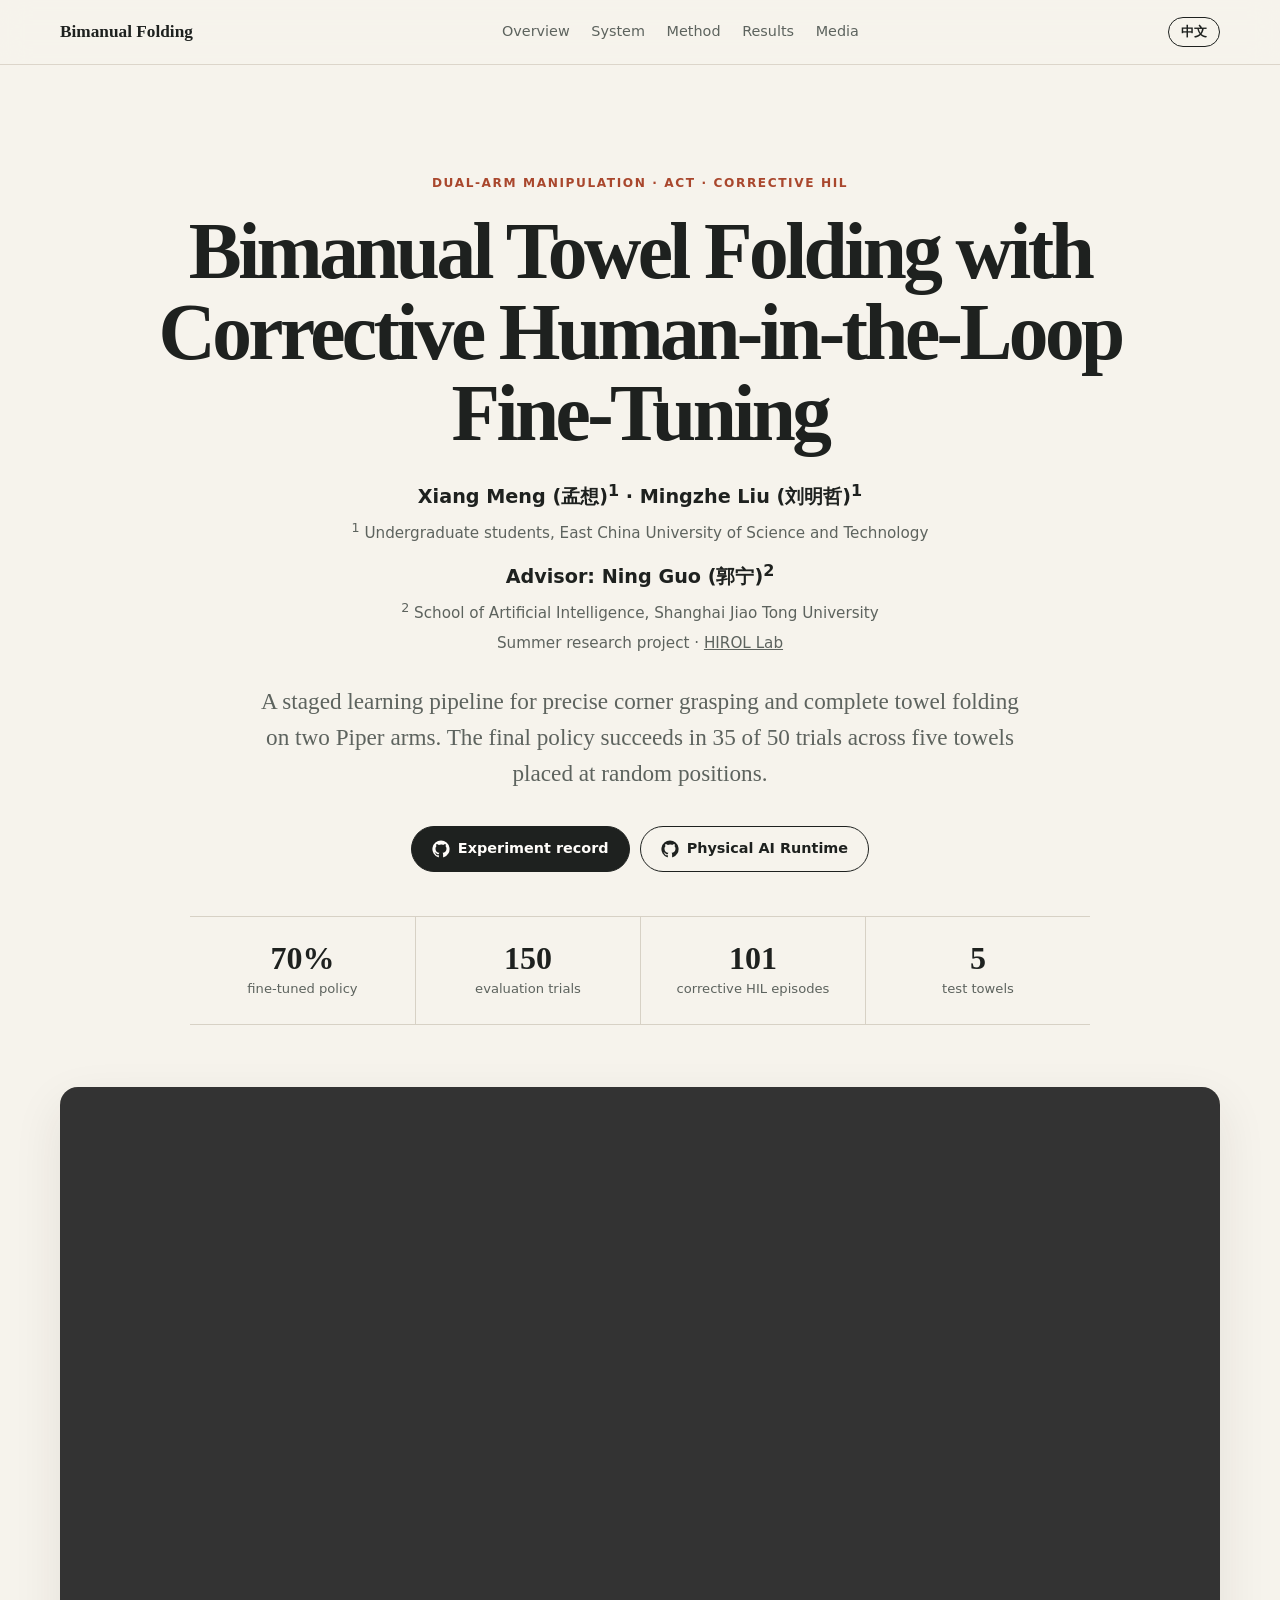
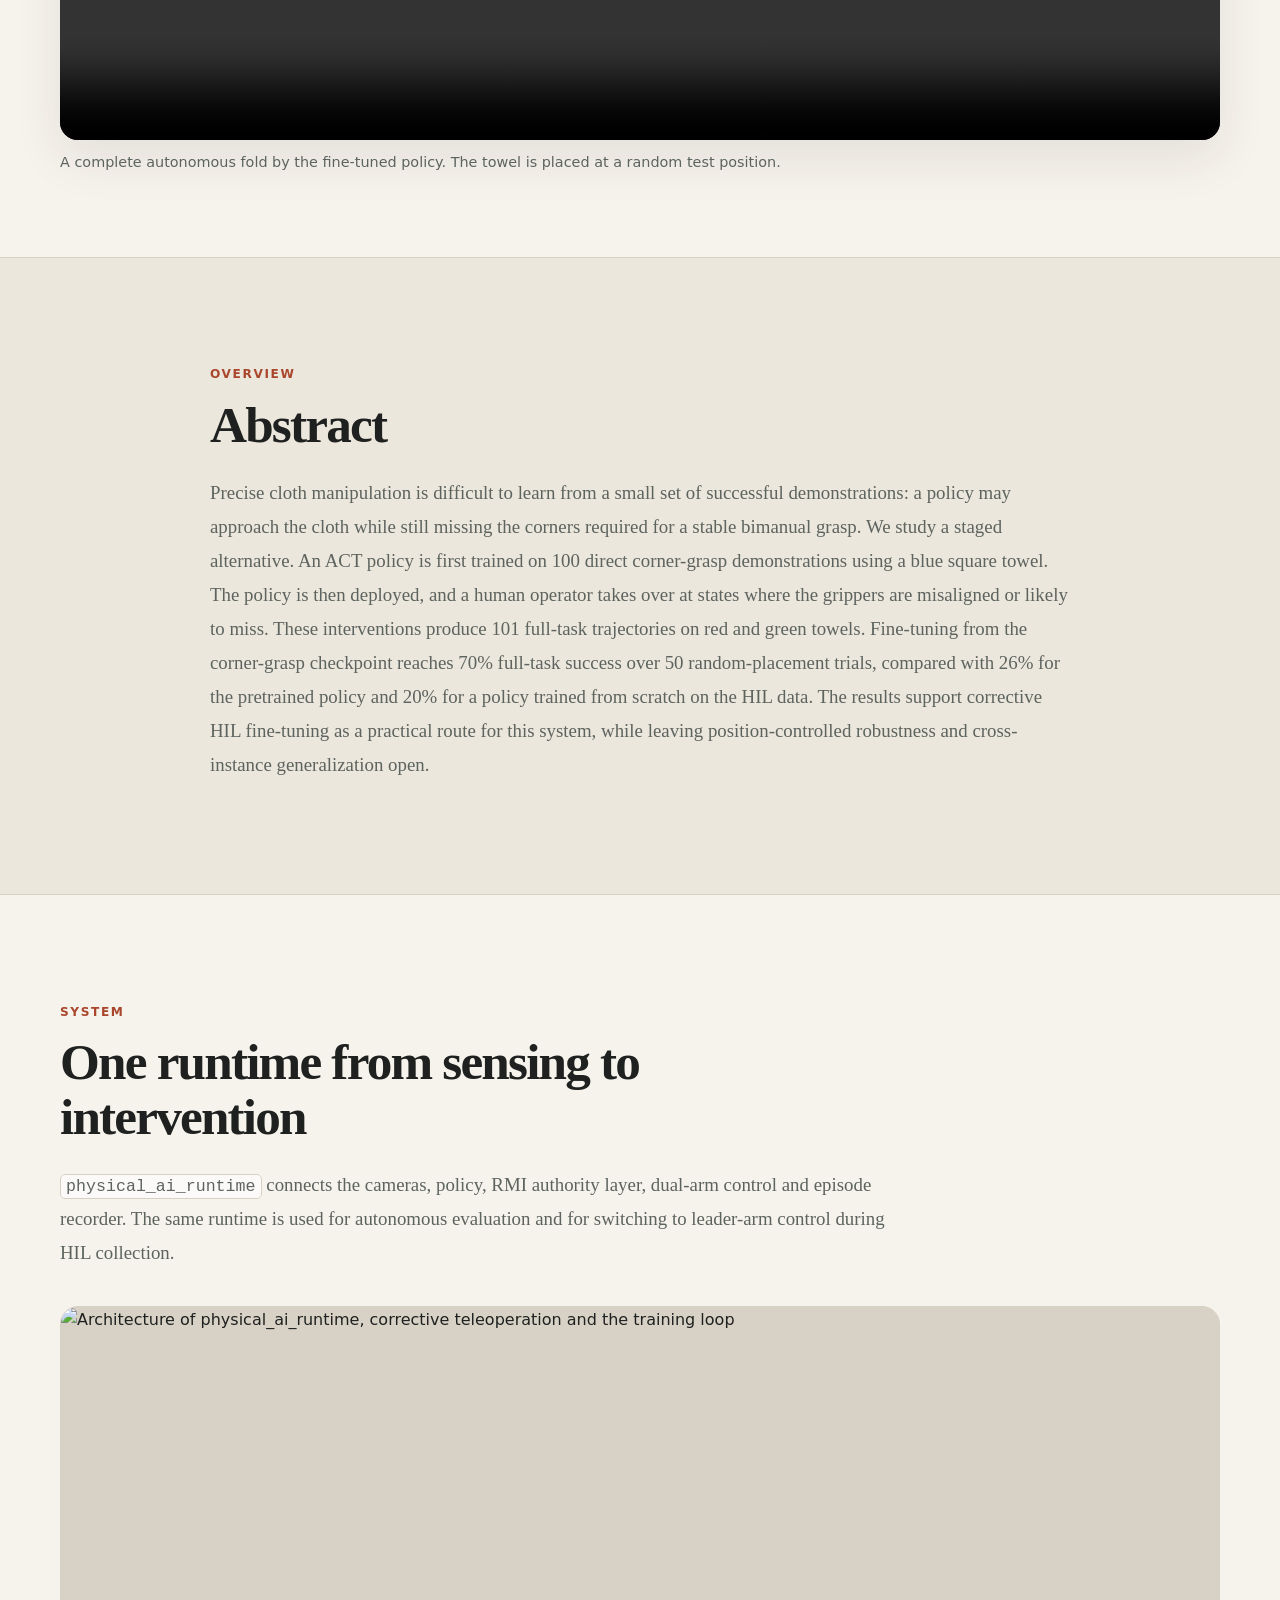
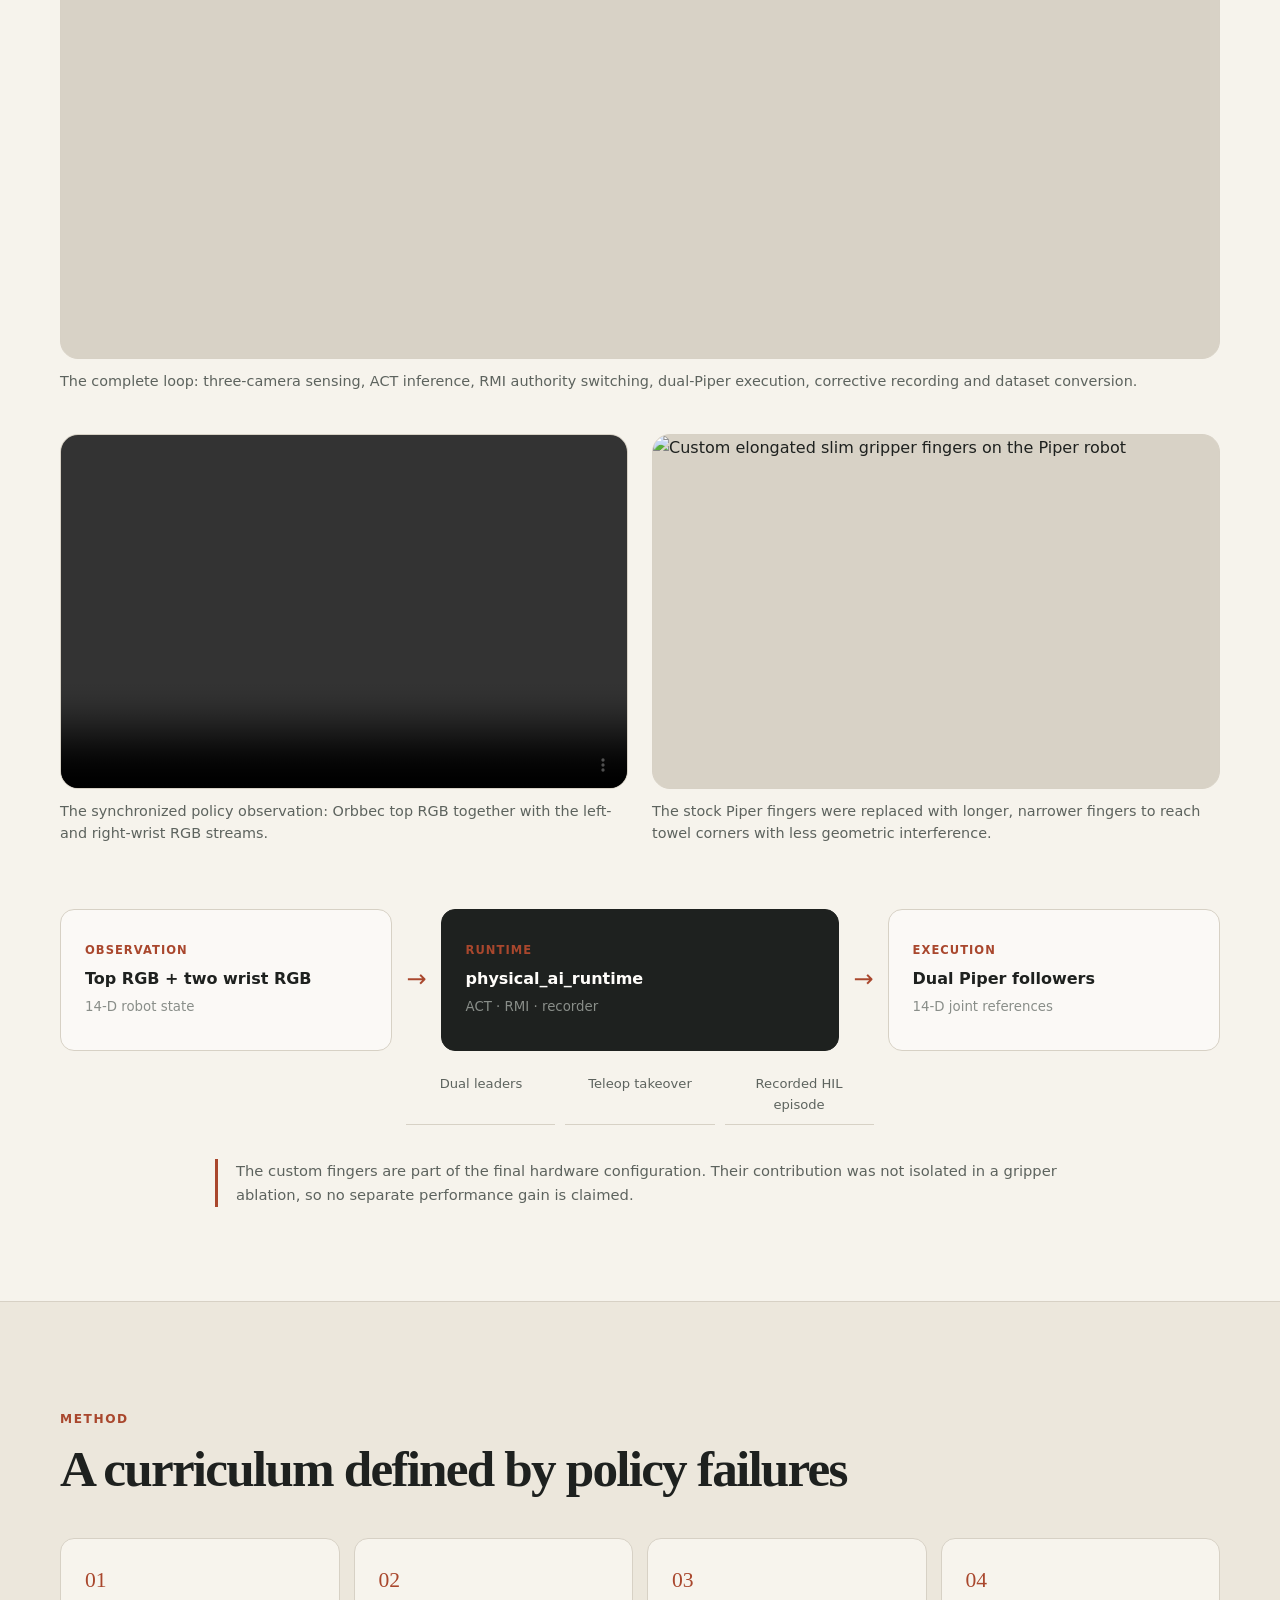
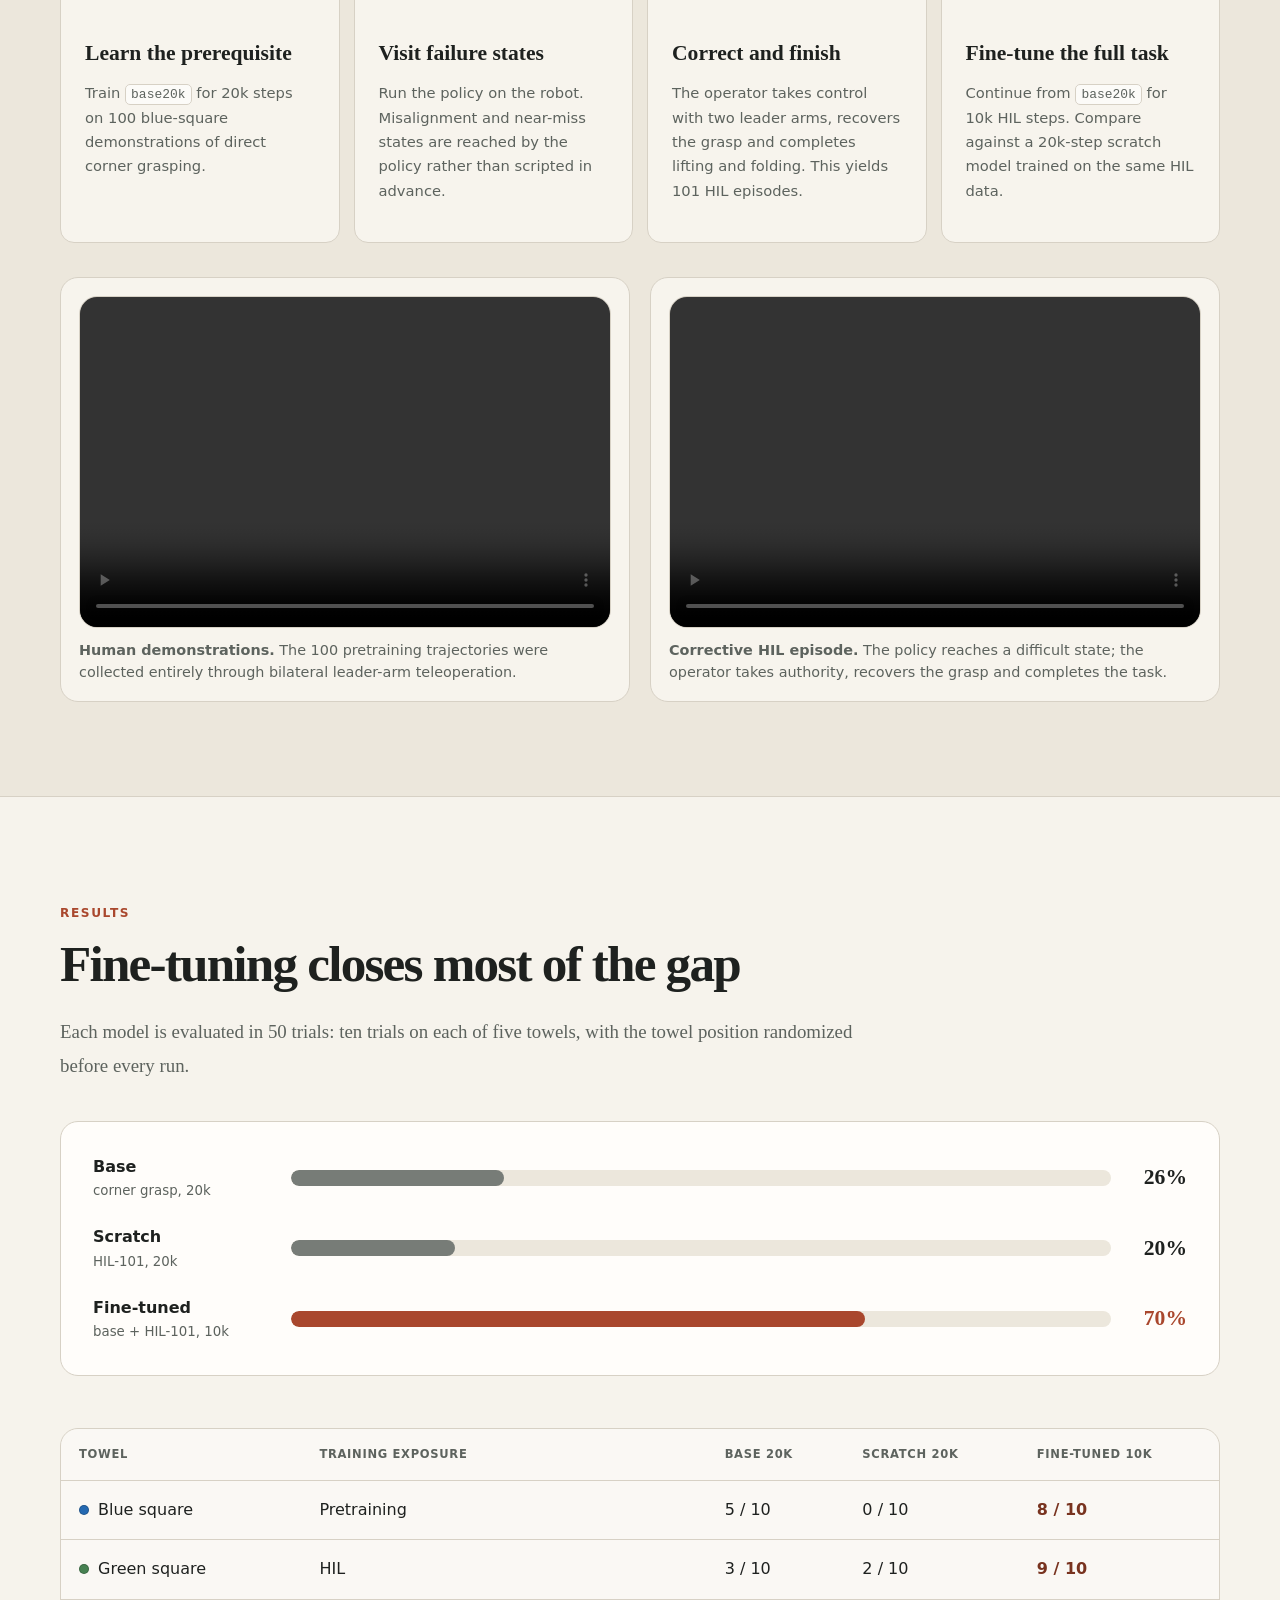
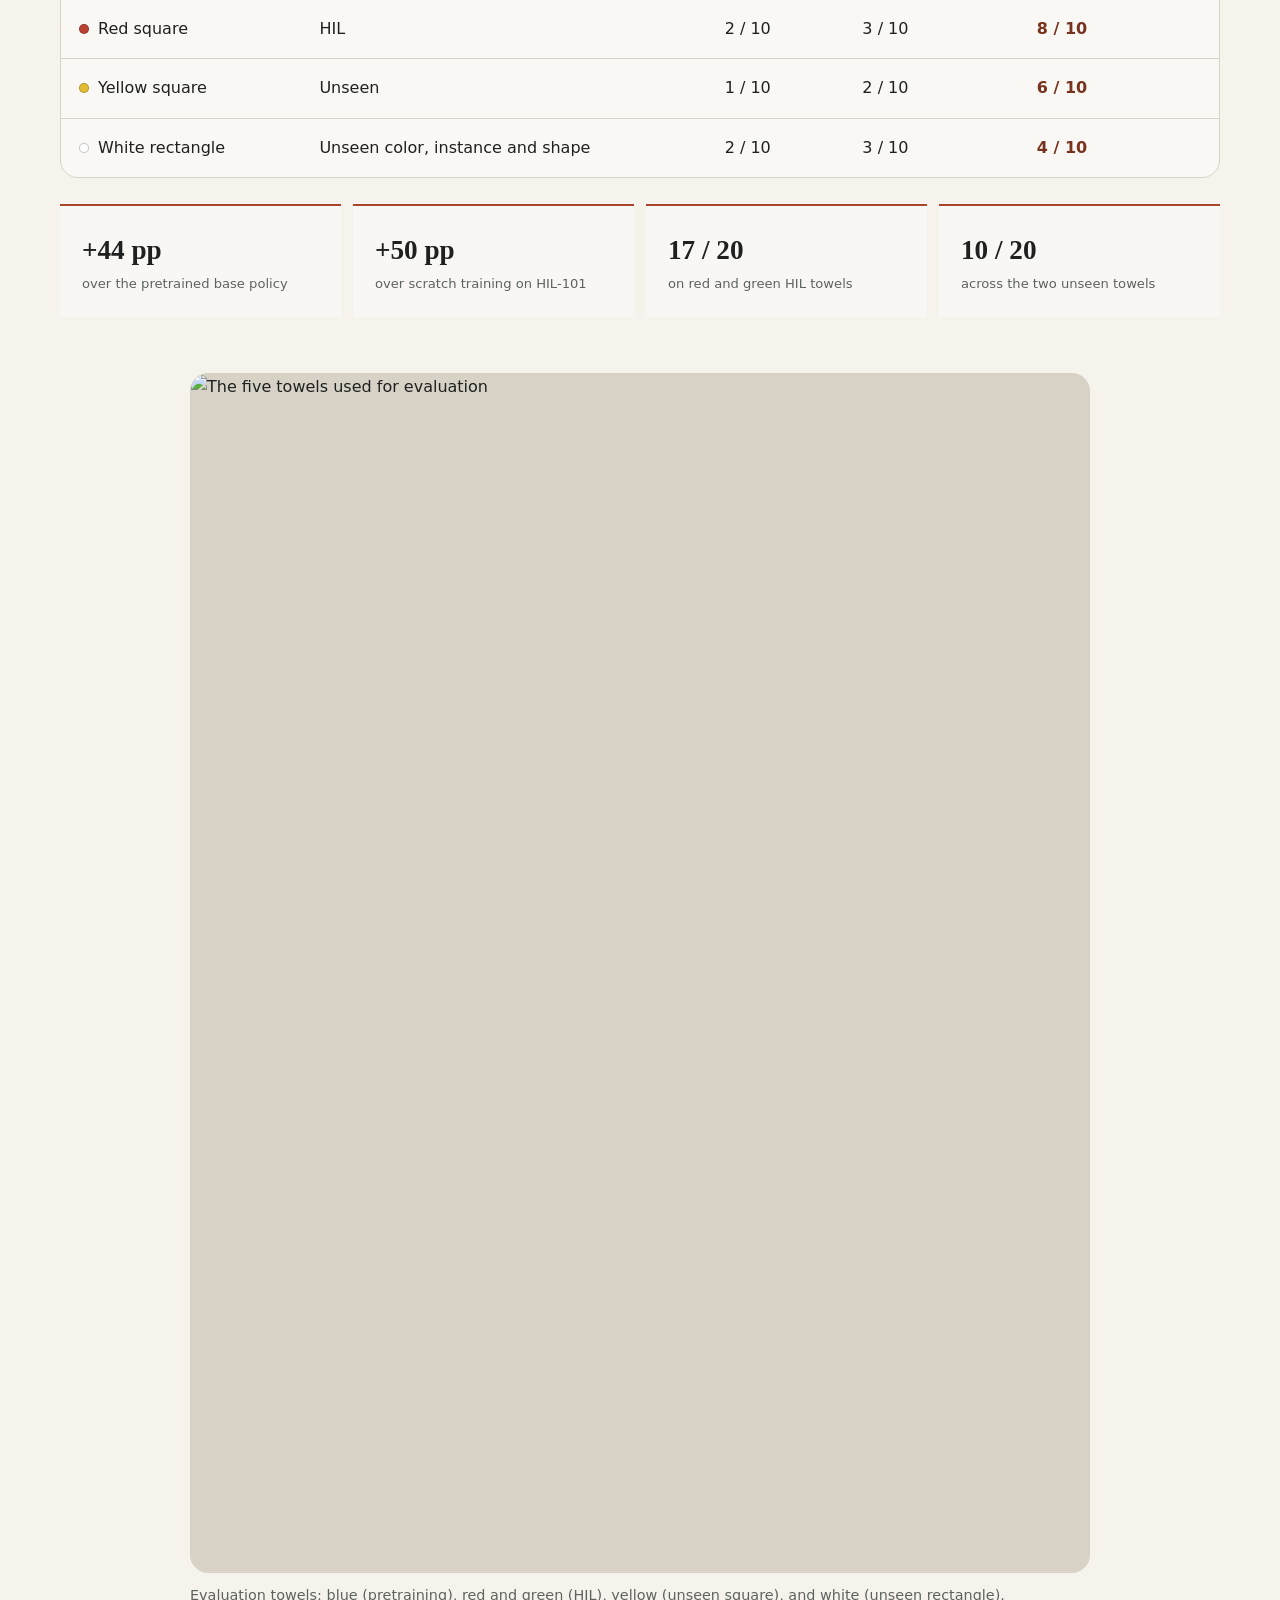
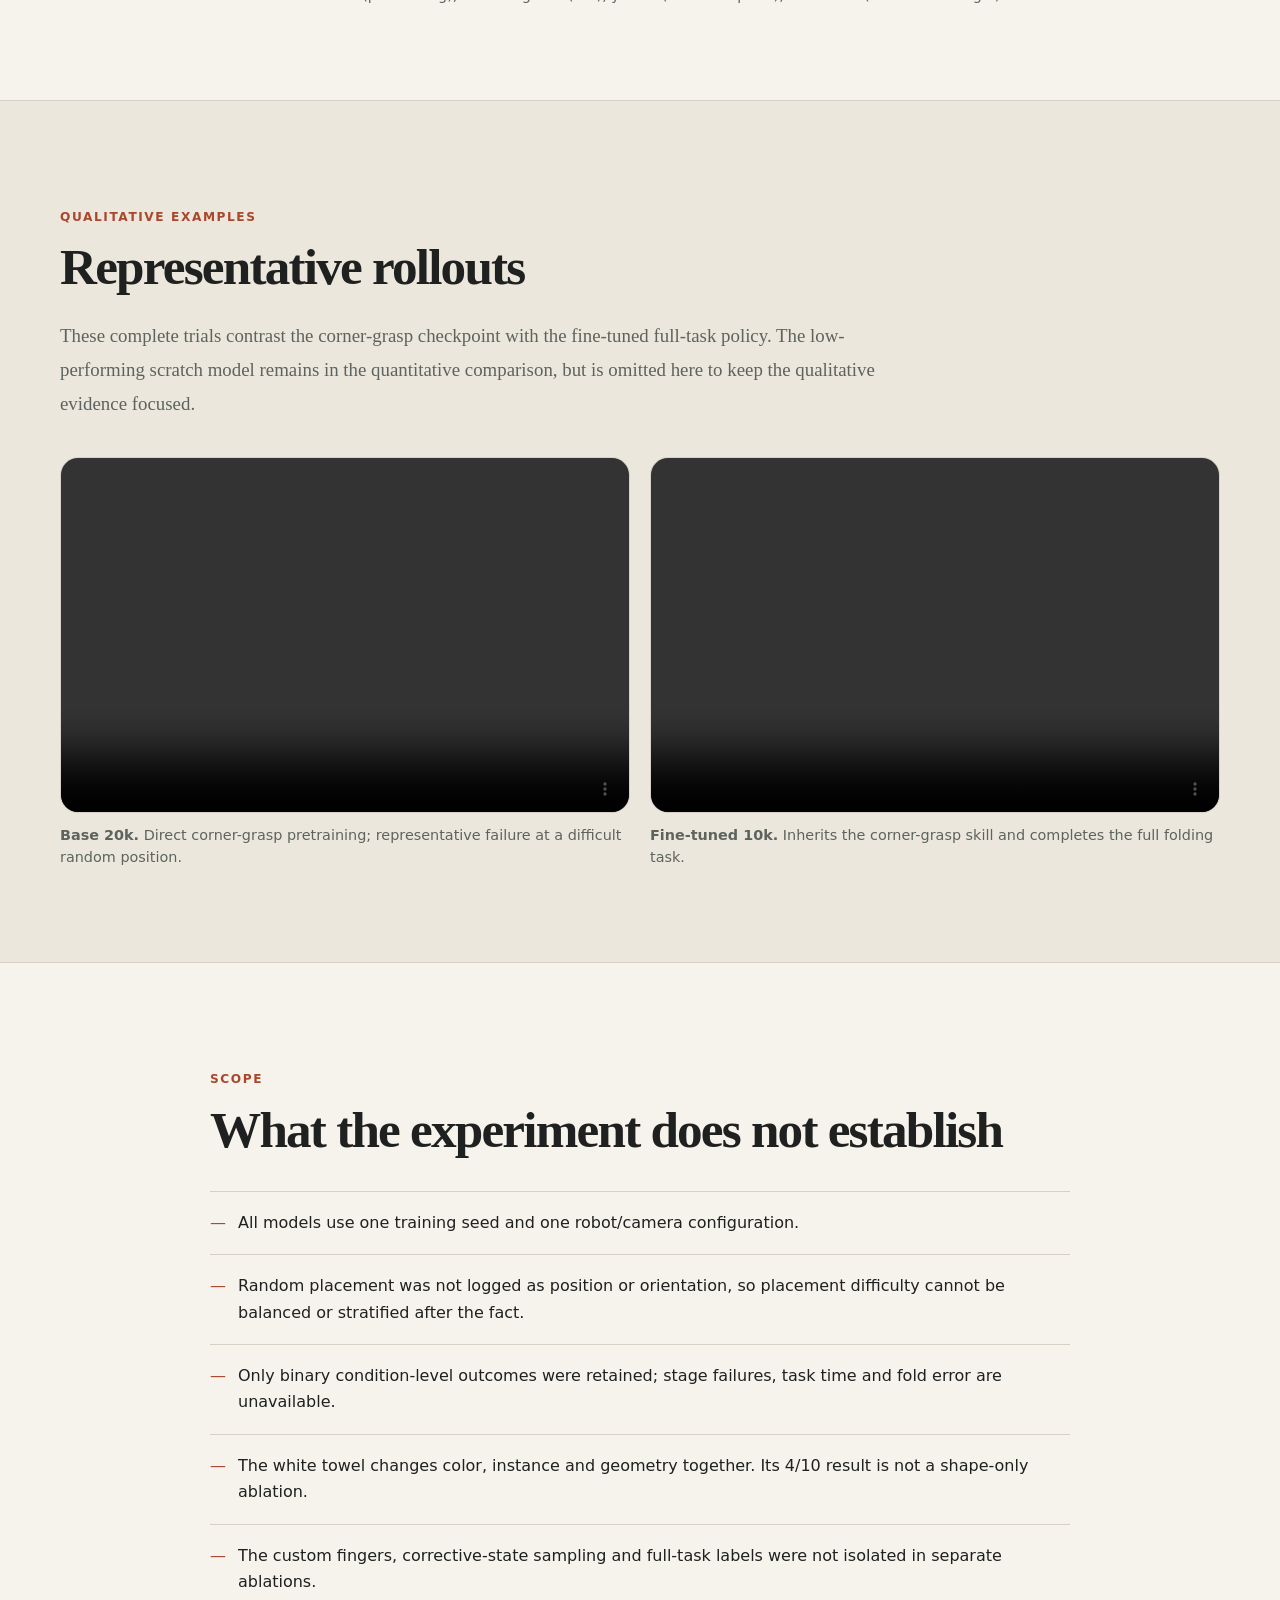
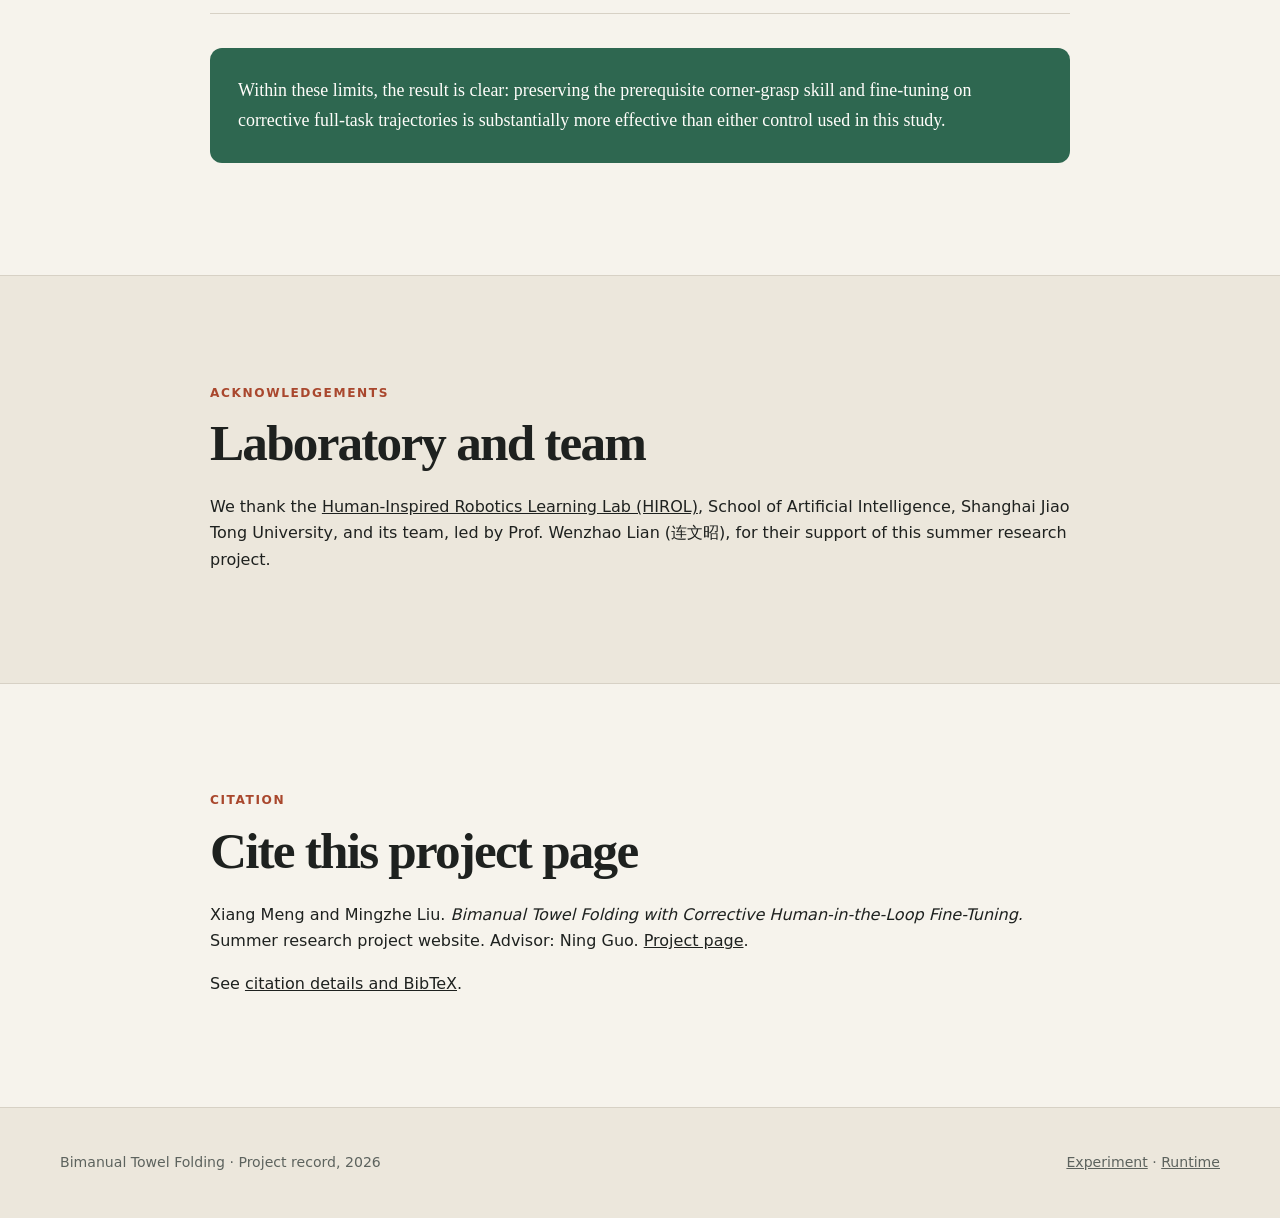
==== commit f651a6e3: "docs: refine academic attribution and acknowledge HIROL leadership" ====
--- a/index.html
+++ b/index.html
@@ -38,7 +38,6 @@
       <h1>Bimanual Towel Folding with Corrective Human-in-the-Loop Fine-Tuning</h1>
       <div class="project-credits" aria-label="Authors and affiliations">
         <p class="project-authors">Xiang Meng (孟想)<sup>1</sup> · Mingzhe Liu (刘明哲)<sup>1</sup></p>
-        <p>First author: Xiang Meng · Second author: Mingzhe Liu</p>
         <p><sup>1</sup> Undergraduate students, East China University of Science and Technology</p>
         <p class="project-advisor">Advisor: Ning Guo (郭宁)<sup>2</sup></p>
         <p><sup>2</sup> School of Artificial Intelligence, Shanghai Jiao Tong University</p>
@@ -297,7 +296,7 @@
       <div class="section-shell narrow">
         <p class="section-kicker">Acknowledgements</p>
         <h2>Laboratory and team</h2>
-        <p>We thank the <a href="https://hirol.sjtu.edu.cn/">Human-Inspired Robotics Learning Lab (HIROL)</a>, School of Artificial Intelligence, Shanghai Jiao Tong University, for its support of this summer research project.</p>
+        <p>We thank the <a href="https://hirol.sjtu.edu.cn/">Human-Inspired Robotics Learning Lab (HIROL)</a>, School of Artificial Intelligence, Shanghai Jiao Tong University, and its team, led by Prof. Wenzhao Lian (连文昭), for their support of this summer research project.</p>
       </div>
     </section>
 
--- a/static/css/index.css
+++ b/static/css/index.css
@@ -815,7 +815,8 @@
   margin: 5px 0;
 }
 
-.project-credits .project-authors {
+.project-credits .project-authors,
+.project-credits .project-advisor {
   color: var(--ink);
   font-size: 1.2rem;
   font-weight: 650;
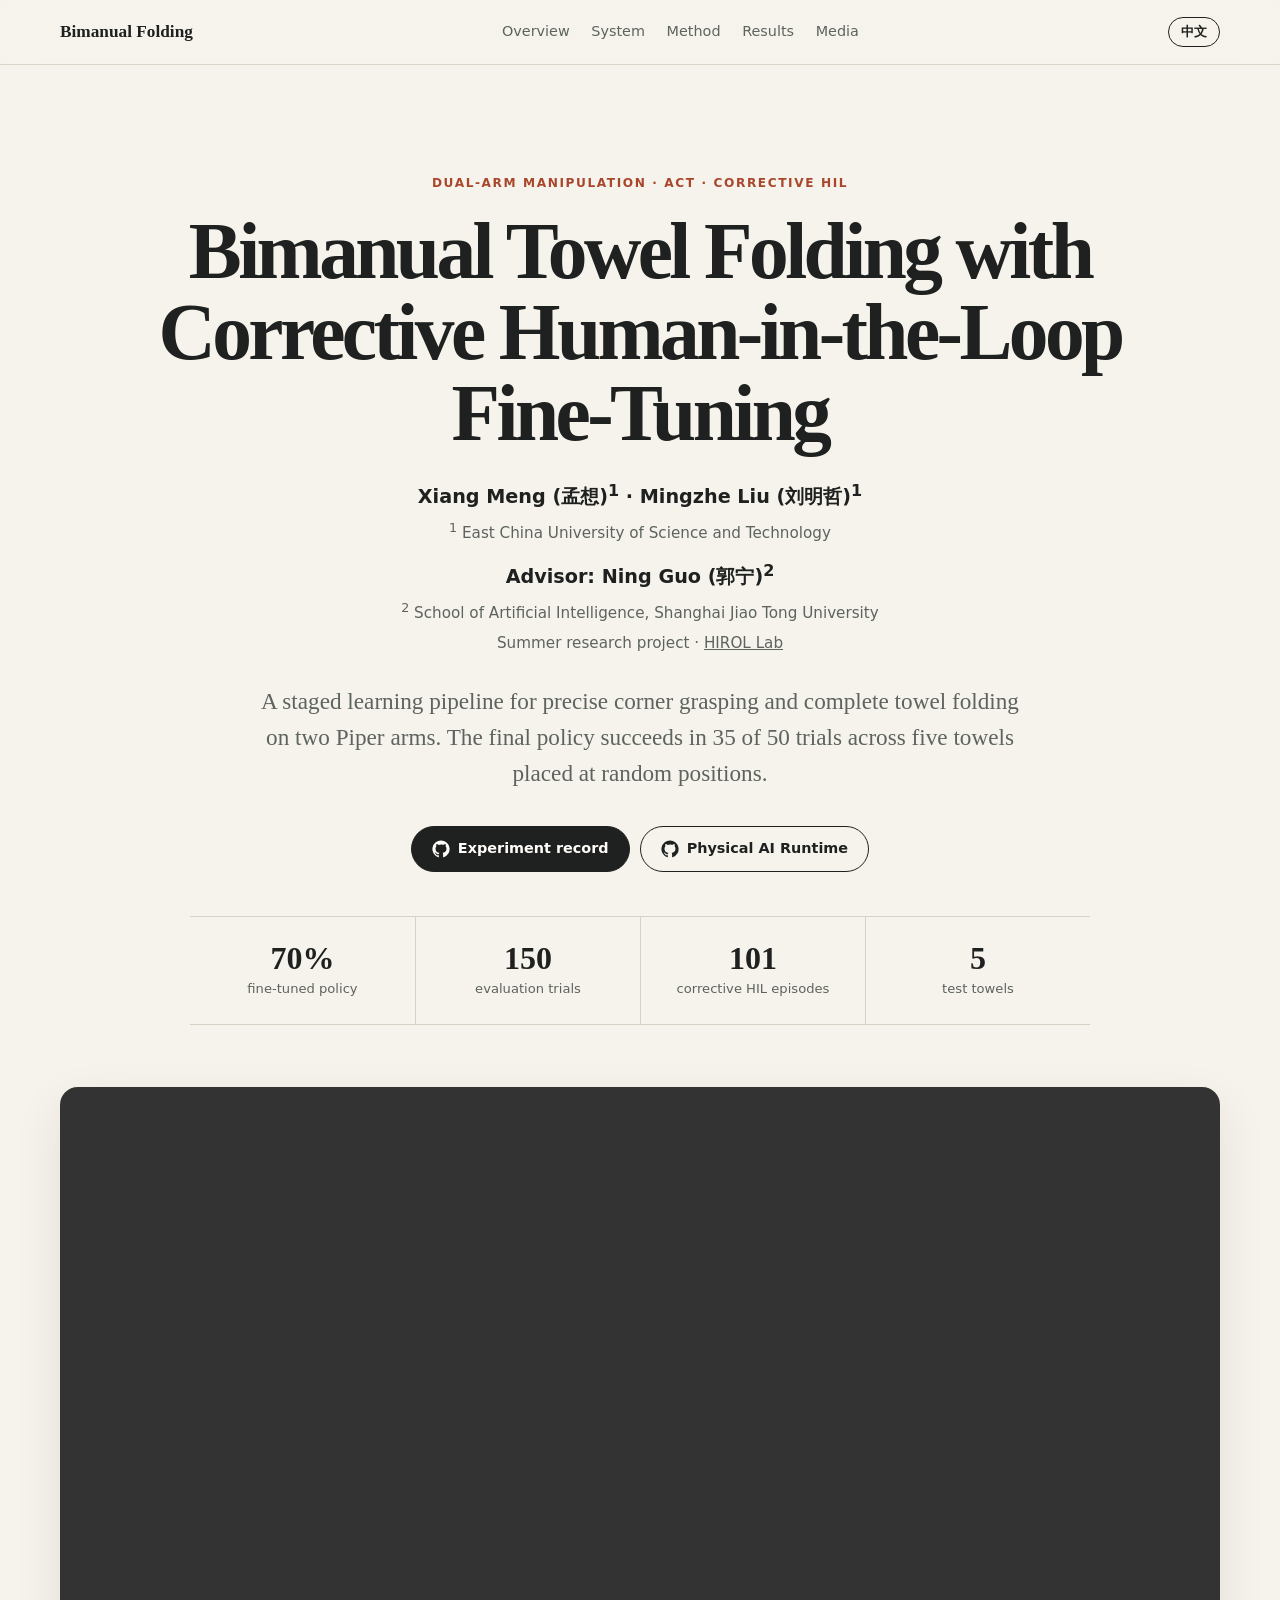
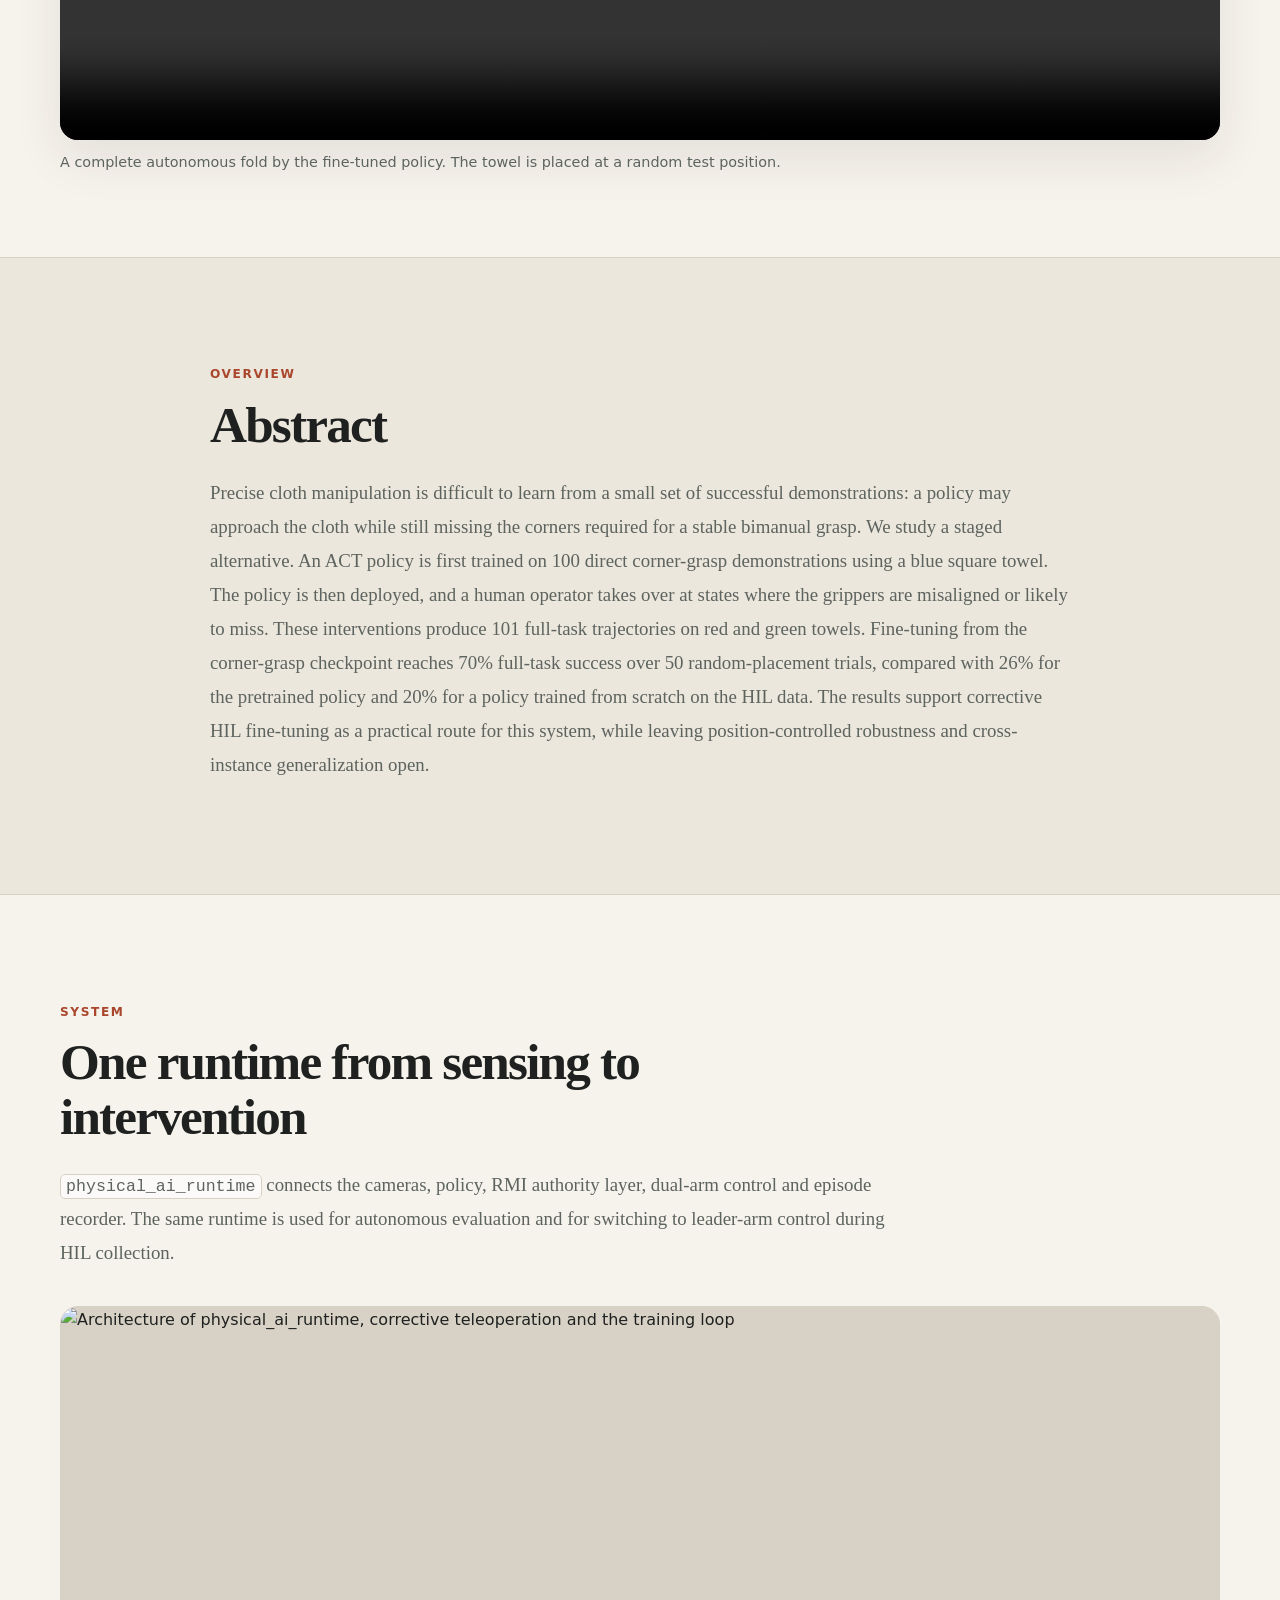
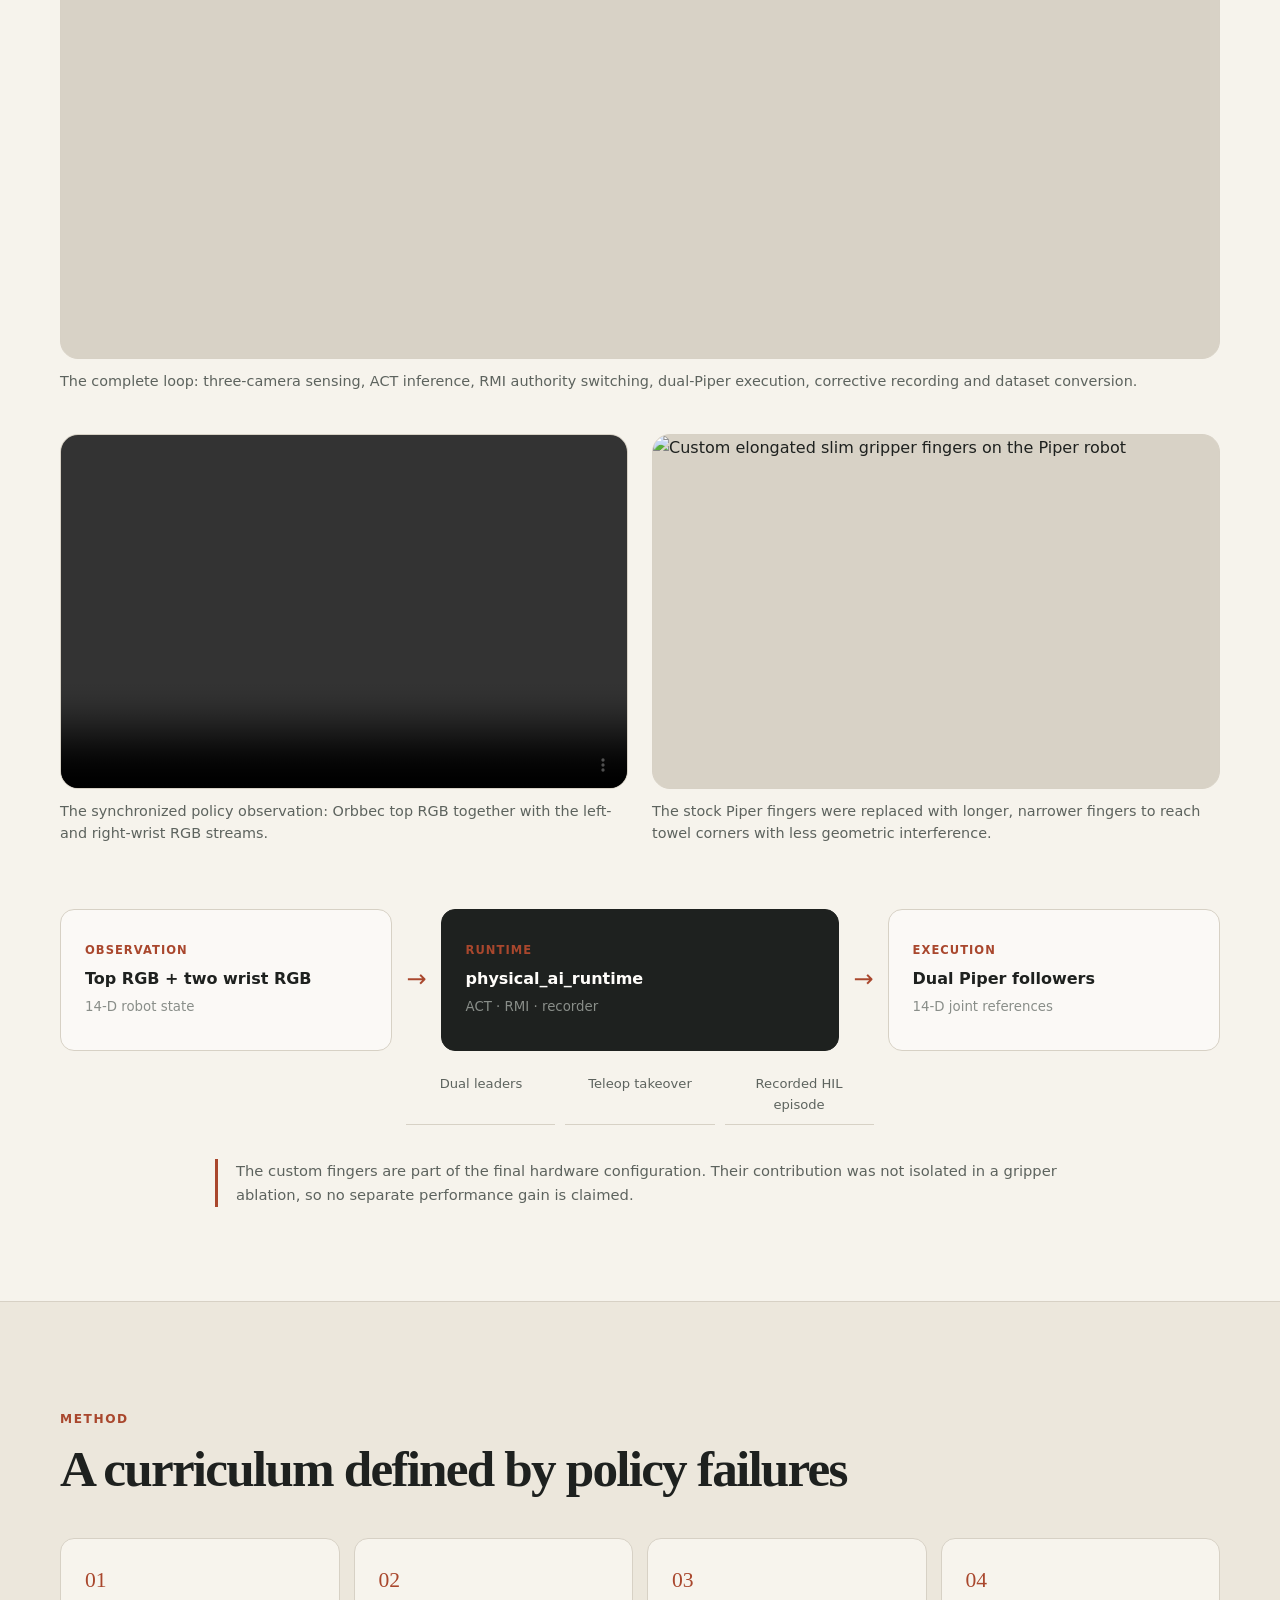
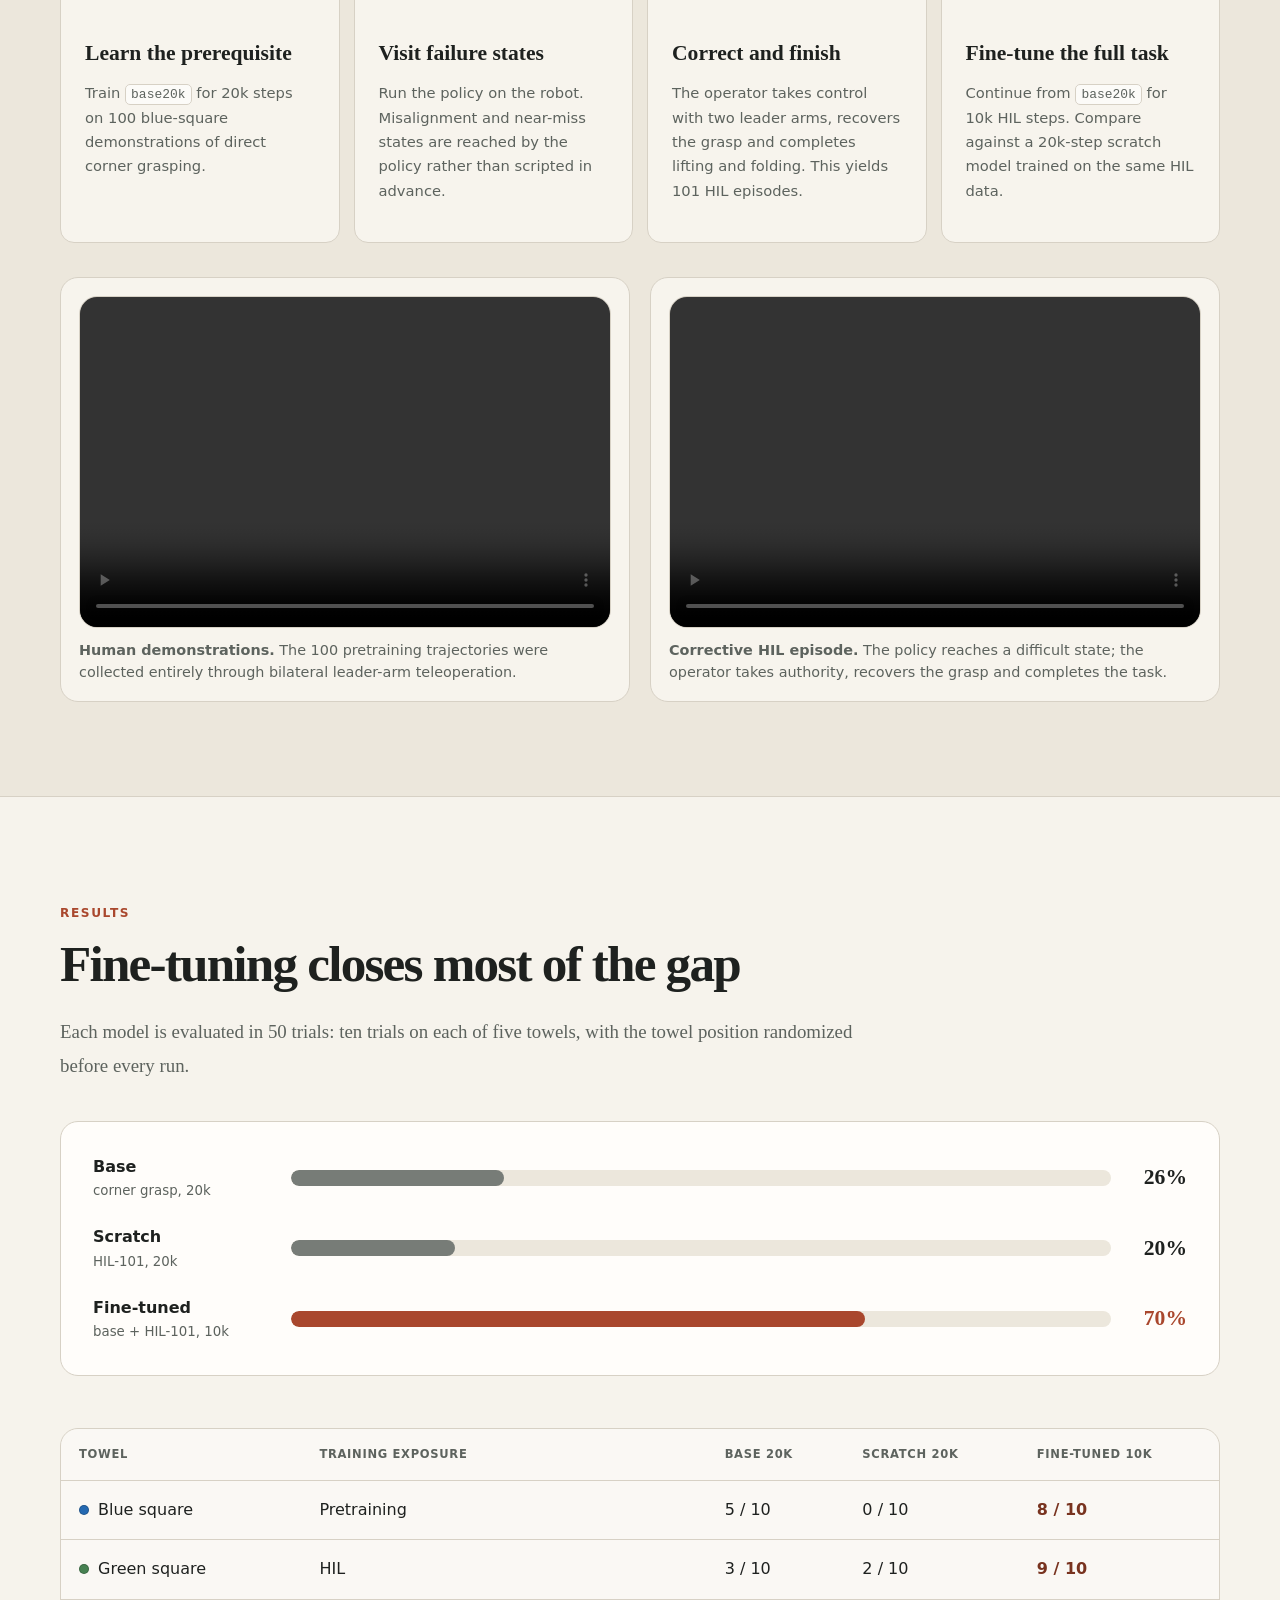
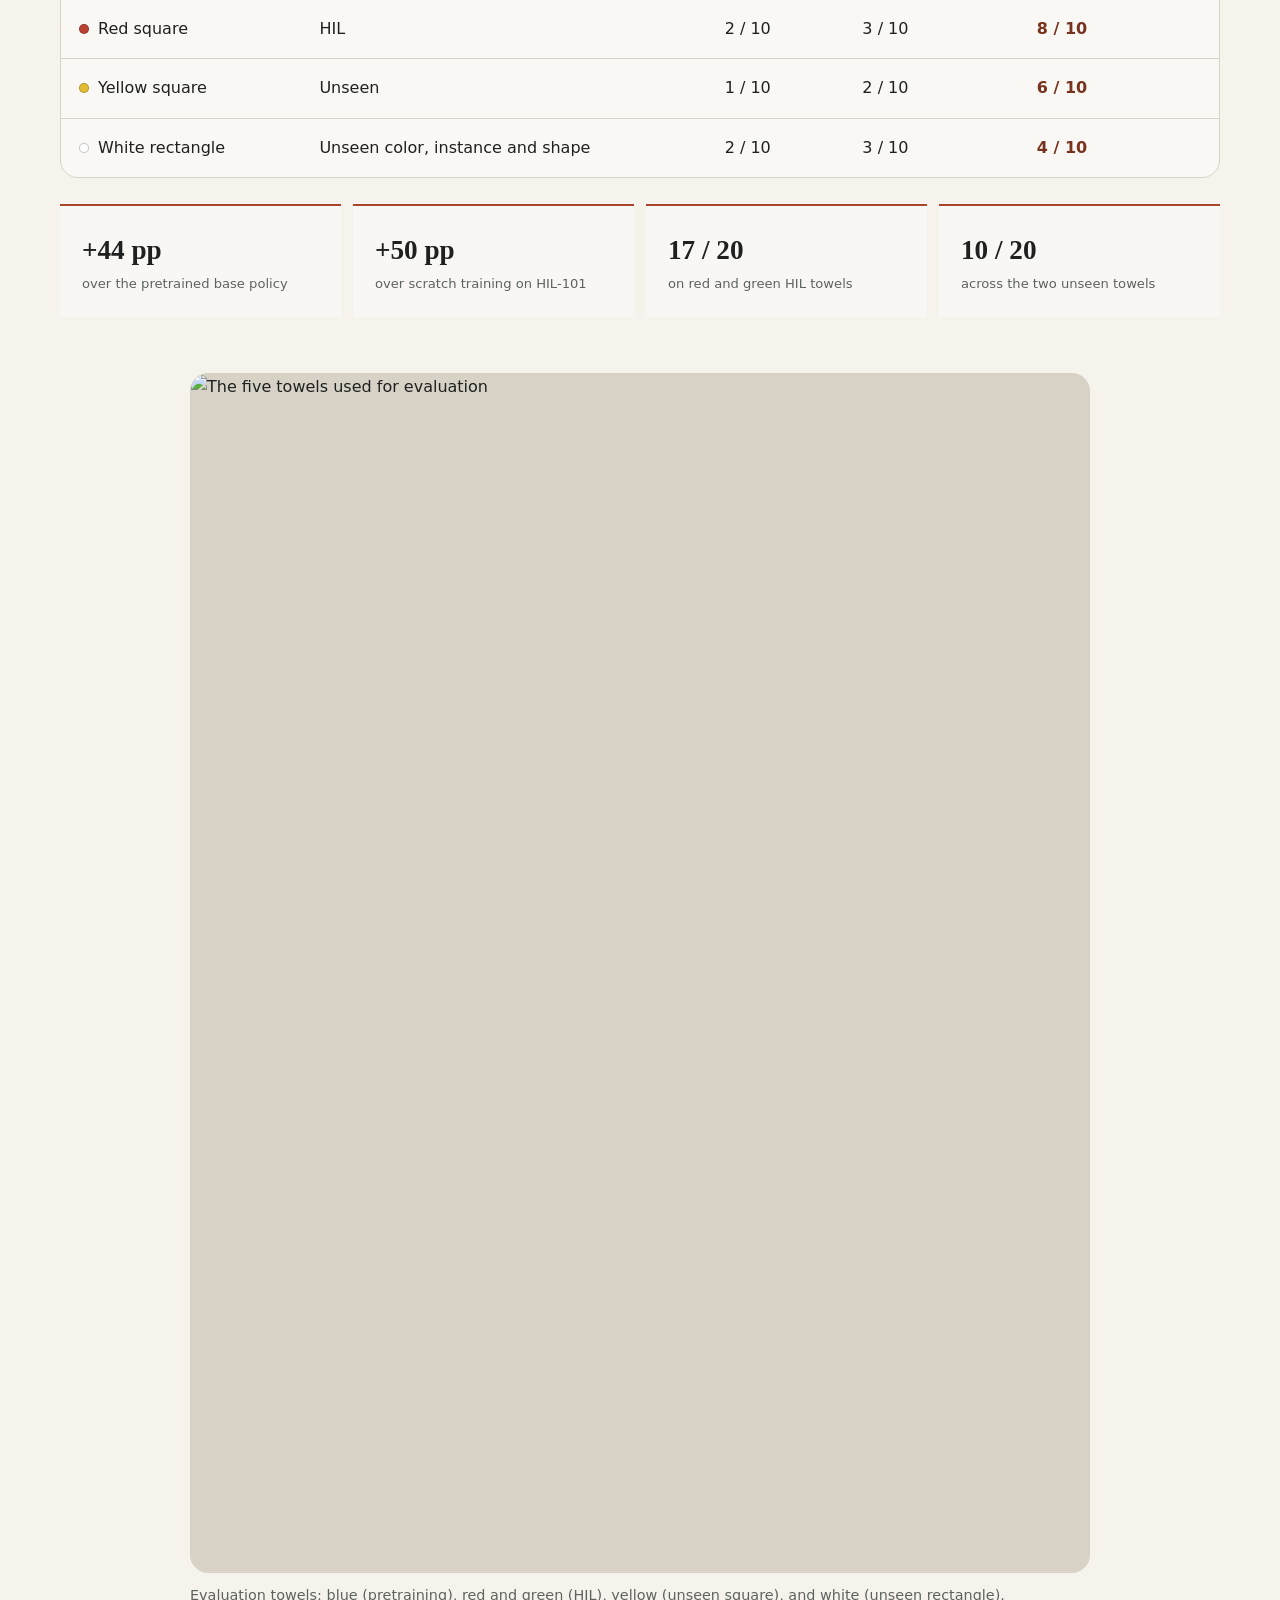
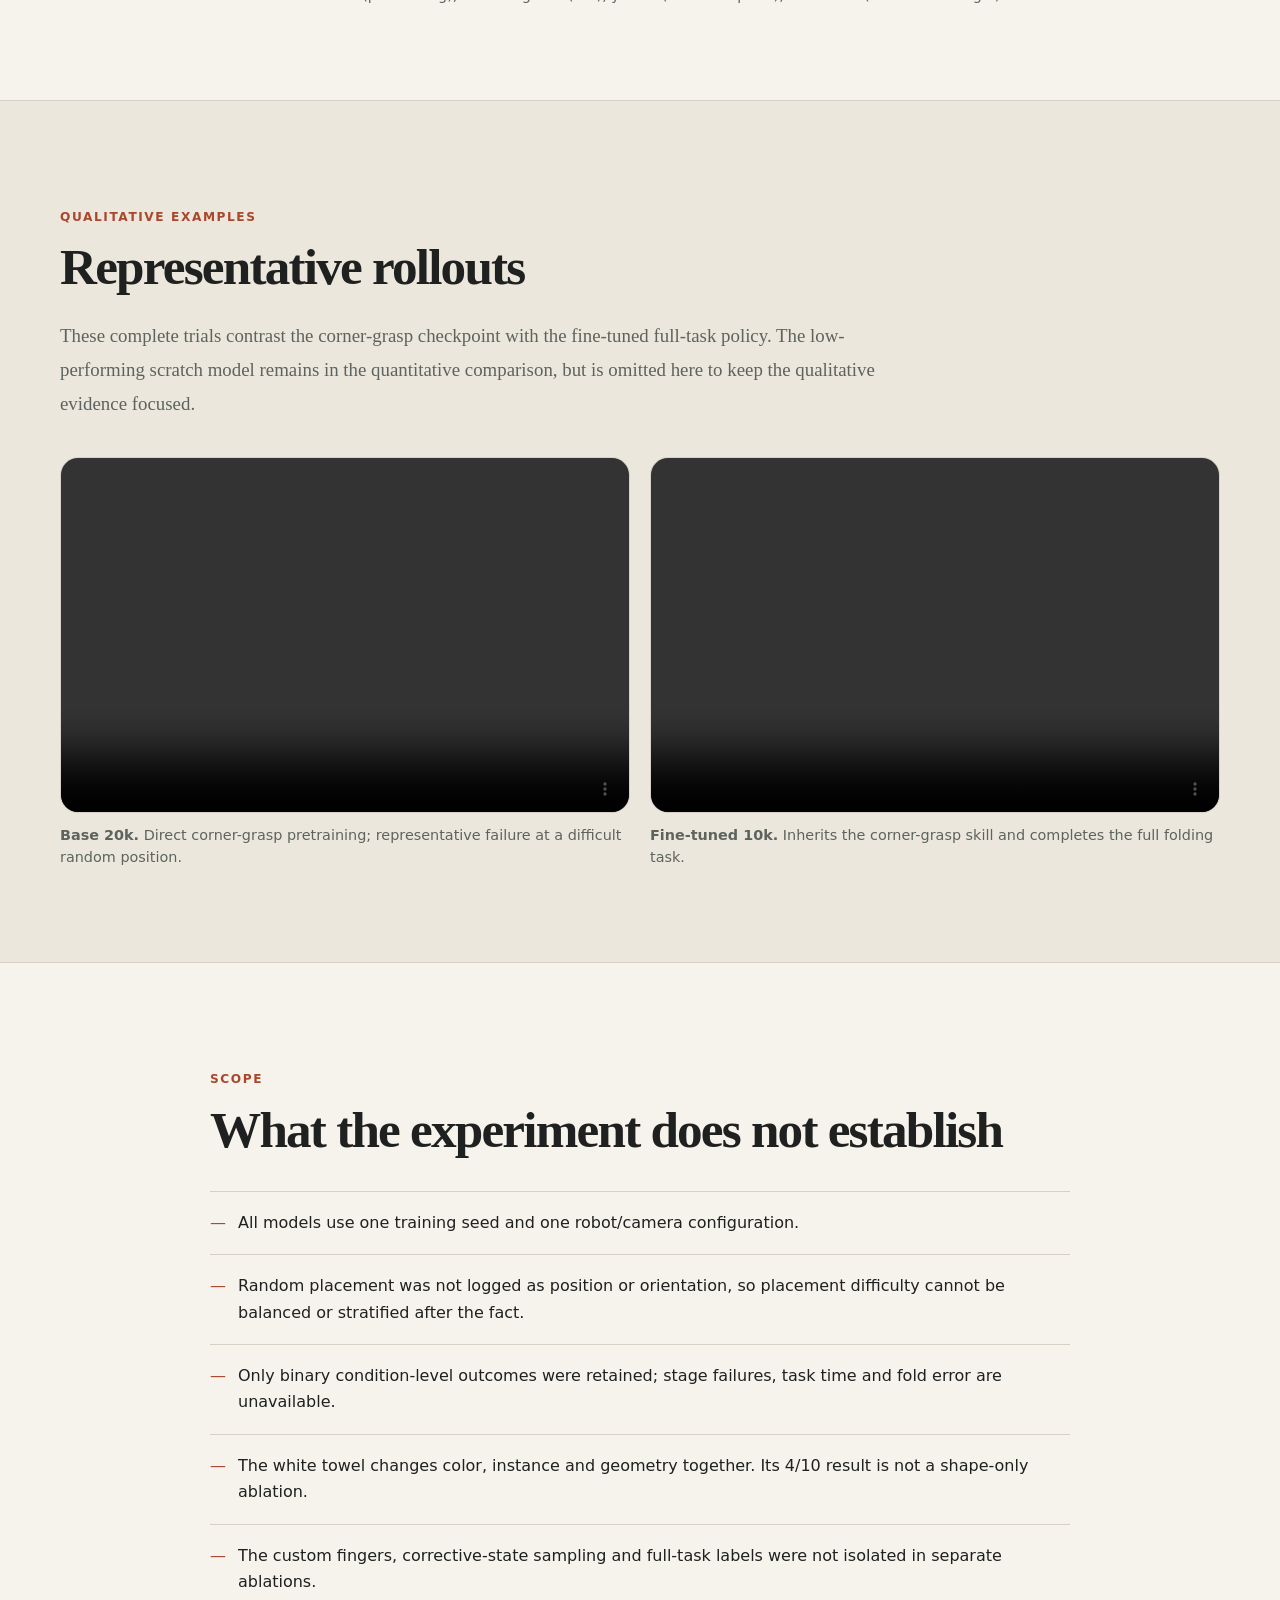
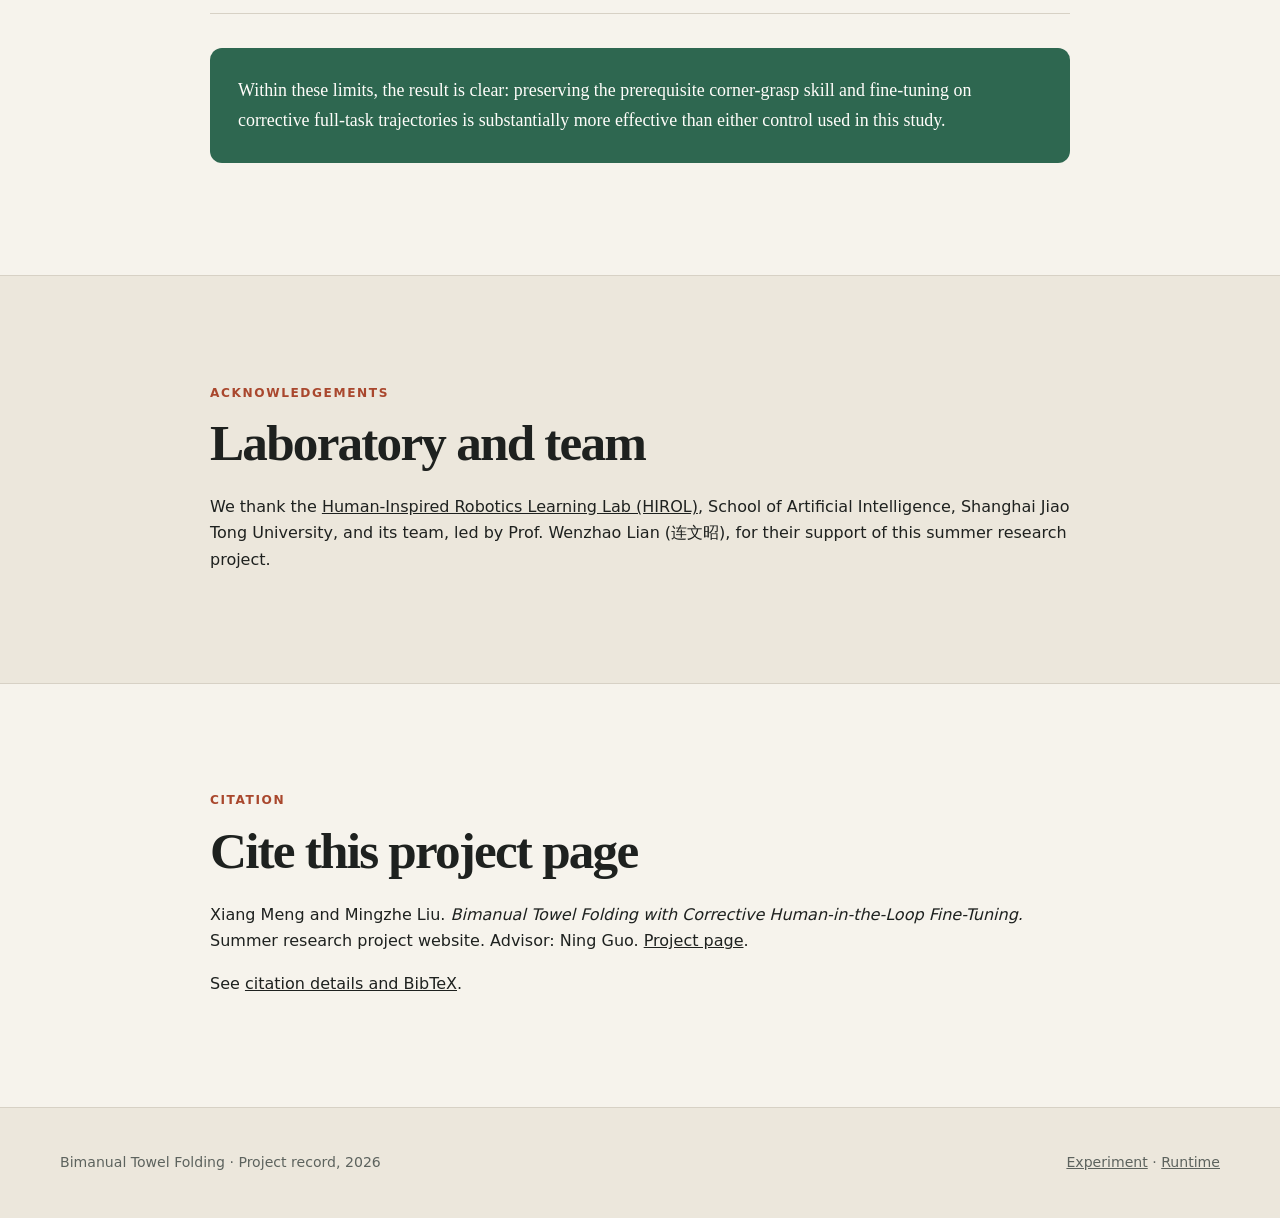
==== commit 3ea08c1b: "docs: use institutional affiliations without student status" ====
--- a/index.html
+++ b/index.html
@@ -38,7 +38,7 @@
       <h1>Bimanual Towel Folding with Corrective Human-in-the-Loop Fine-Tuning</h1>
       <div class="project-credits" aria-label="Authors and affiliations">
         <p class="project-authors">Xiang Meng (孟想)<sup>1</sup> · Mingzhe Liu (刘明哲)<sup>1</sup></p>
-        <p><sup>1</sup> Undergraduate students, East China University of Science and Technology</p>
+        <p><sup>1</sup> East China University of Science and Technology</p>
         <p class="project-advisor">Advisor: Ning Guo (郭宁)<sup>2</sup></p>
         <p><sup>2</sup> School of Artificial Intelligence, Shanghai Jiao Tong University</p>
         <p>Summer research project · <a href="https://hirol.sjtu.edu.cn/">HIROL Lab</a></p>
